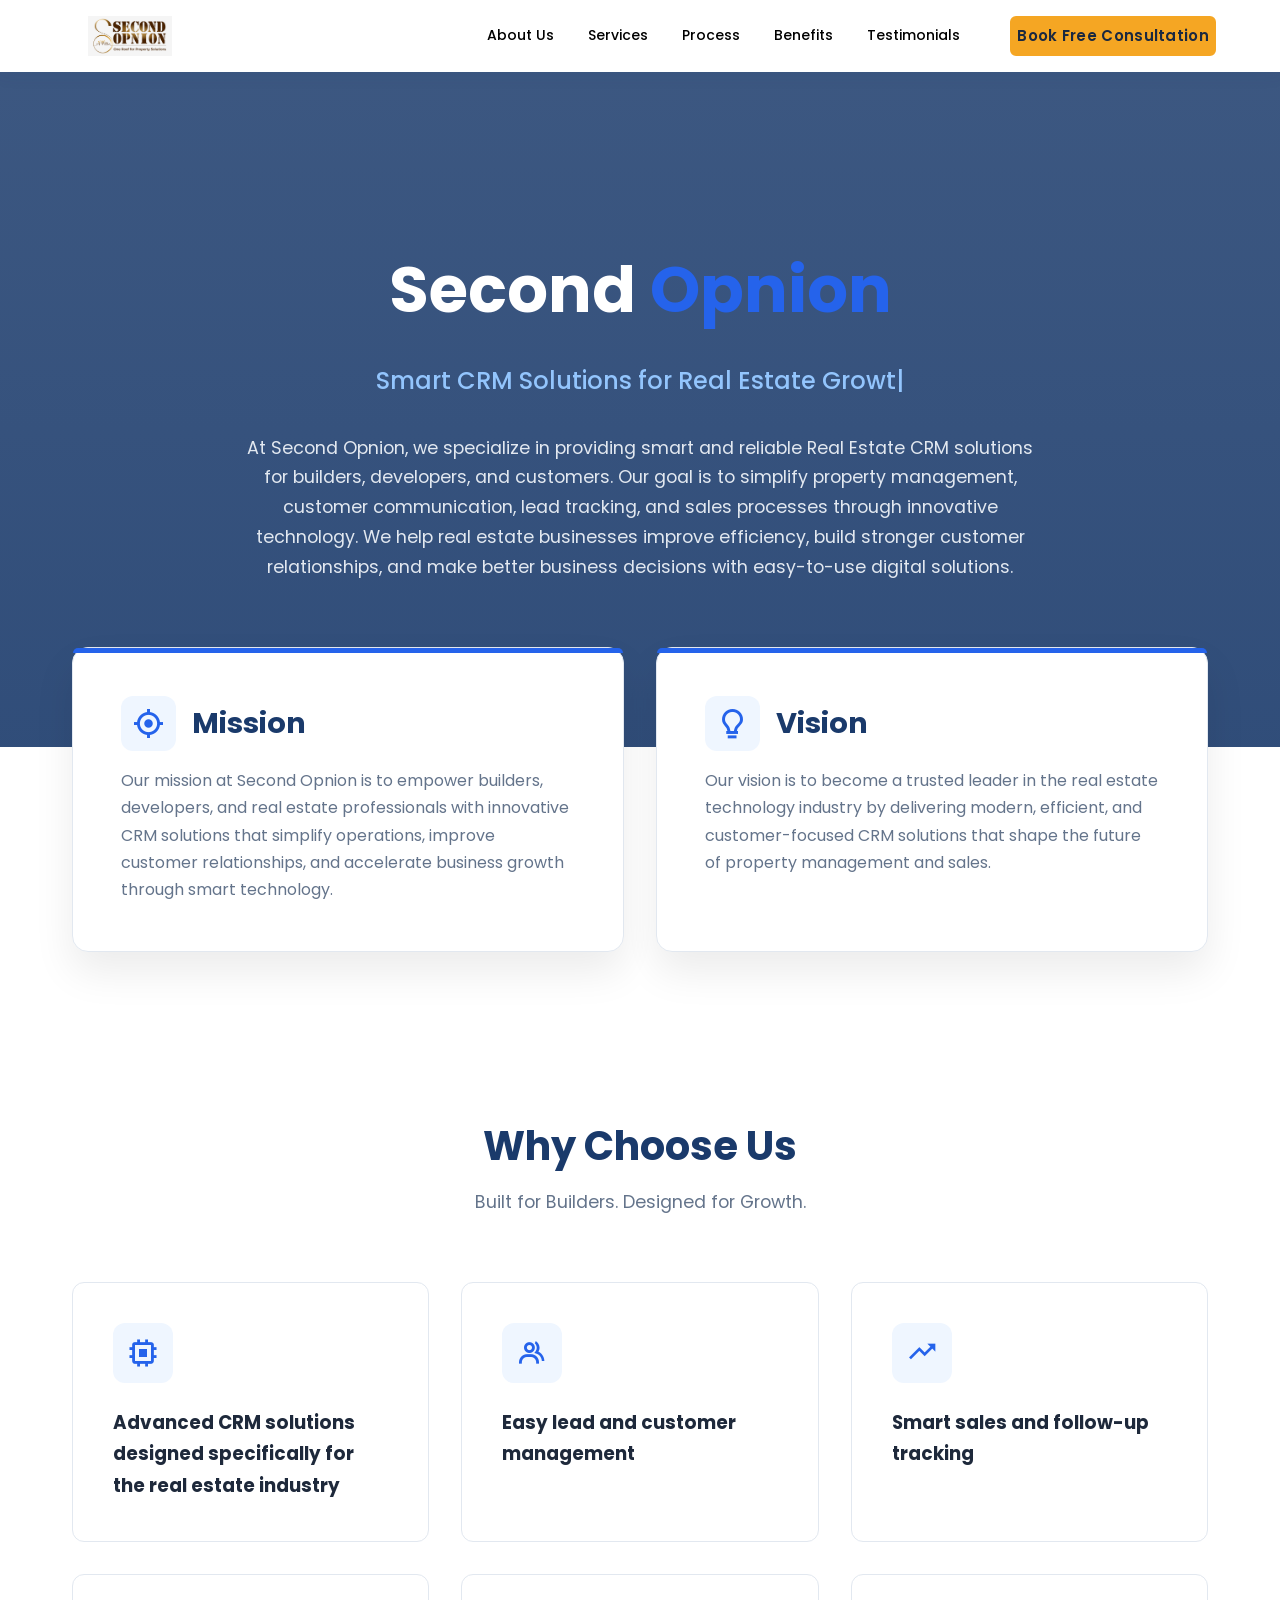
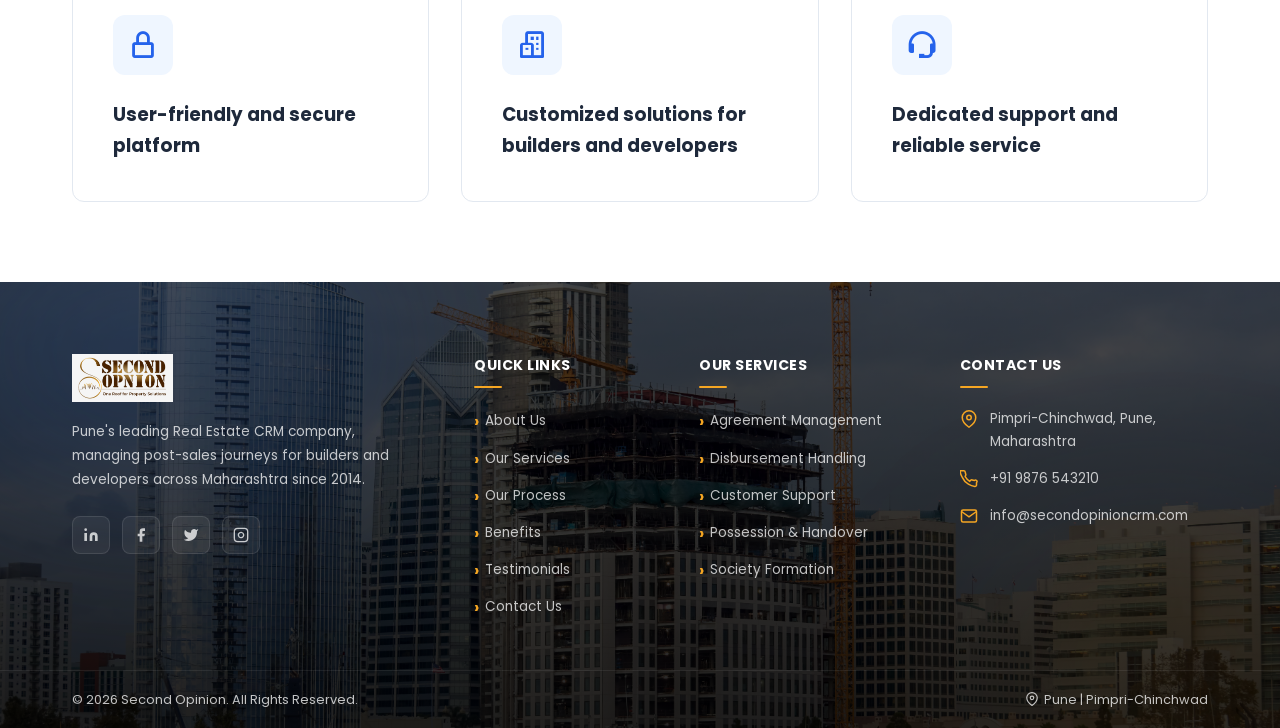
==== about.html @ c0bd6a67 "initial commit" ====
<!DOCTYPE html>
<html lang="en">
<head>
    <meta charset="UTF-8">
    <meta name="viewport" content="width=device-width, initial-scale=1.0">
    <title>About Us | Second Opnion - Corporate Light</title>
    <link href='https://unpkg.com/boxicons@2.1.4/css/boxicons.min.css' rel='stylesheet'>
    <link href="https://fonts.googleapis.com/css2?family=Poppins:wght@300;400;500;600;700;800&display=swap" rel="stylesheet">
    <link rel="stylesheet" href="style.css">
    <style>
        :root {
            --bg-white: #ffffff;
            --bg-gray: #f8fafc;
            --text-dark: #1e293b;
            --text-muted: #64748b;
            --primary-navy: #1a3a6b;
            --primary-blue: #2563eb;
            --border-color: #e2e8f0;
        }

        * {
            margin: 0;
            padding: 0;
            box-sizing: border-box;
            font-family: 'Poppins', sans-serif;
        }

        body {
            /* Main background color is white as requested */
            background-color: var(--bg-white);
            color: var(--text-dark);
            line-height: 1.7;
            overflow-x: hidden;
        }

        /* Typography */
        h1, h2, h3 {
            font-weight: 700;
            color: var(--primary-navy);
        }

        .highlight-text {
            color: var(--primary-blue);
        }

        /* Layout */
        .container {
            max-width: 1200px;
            margin: 0 auto;
            padding: 0 2rem;
        }

        section {
            padding: 5rem 0;
        }

        /* Hero Section with Background Image */
        .hero {
            position: relative;
            min-height: 75vh;
            display: flex;
            flex-direction: column;
            justify-content: center;
            align-items: center;
            text-align: center;
            /* Corporate building background with a dark overlay to make text readable */
            background: linear-gradient(rgba(26, 58, 107, 0.85), rgba(26, 58, 107, 0.9)), 
                        url('https://images.unsplash.com/photo-1486406146926-c627a92ad1ab?auto=format&fit=crop&w=2070&q=80') center/cover fixed;
            color: var(--bg-white);
            padding: 0 2rem;
        }

        .hero h1 {
            font-size: 4rem;
            color: var(--bg-white);
            margin-bottom: 1rem;
            animation: fadeInDown 1s ease;
        }

        .typewriter-container {
            font-size: 1.5rem;
            font-weight: 500;
            color: #93c5fd;
            margin-bottom: 2rem;
            min-height: 2.5rem;
        }

        .hero p {
            max-width: 800px;
            font-size: 1.1rem;
            color: #e2e8f0;
            animation: fadeInUp 1s ease 0.3s forwards;
            opacity: 0;
        }

        /* Mission & Vision - Overlapping Cards */
        .overlap-section {
            margin-top: -100px; /* Pulls cards up over the hero image */
            position: relative;
            z-index: 10;
            padding: 0 0 5rem 0;
        }

        .split-grid {
            display: grid;
            grid-template-columns: 1fr 1fr;
            gap: 2rem;
        }

        .info-card {
            background: var(--bg-white);
            padding: 3rem;
            border-radius: 16px;
            border: 1px solid var(--border-color);
            box-shadow: 0 20px 40px rgba(0, 0, 0, 0.08);
            position: relative;
            transition: transform 0.3s ease;
        }

        .info-card:hover {
            transform: translateY(-5px);
        }

        /* Top accent bar for cards */
        .info-card::before {
            content: '';
            position: absolute;
            top: 0;
            left: 0;
            width: 100%;
            height: 5px;
            background: var(--primary-blue);
            border-top-left-radius: 16px;
            border-top-right-radius: 16px;
        }

        .info-card h2 {
            font-size: 1.8rem;
            margin-bottom: 1rem;
            display: flex;
            align-items: center;
            gap: 1rem;
        }

        .info-card h2 i {
            font-size: 2.2rem;
            color: var(--primary-blue);
            background: #eff6ff;
            padding: 10px;
            border-radius: 12px;
        }

        .info-card p {
            color: var(--text-muted);
        }

        /* Why Choose Us Section */
        .features-section {
            background-color: var(--bg-white);
        }

        .features-header {
            text-align: center;
            margin-bottom: 4rem;
        }

        .features-header h2 {
            font-size: 2.5rem;
        }

        .features-header p {
            color: var(--text-muted);
            font-size: 1.1rem;
            margin-top: 0.5rem;
        }

        .features-grid {
            display: grid;
            grid-template-columns: repeat(auto-fit, minmax(320px, 1fr));
            gap: 2rem;
        }

        .feature-box {
            background: var(--bg-white);
            padding: 2.5rem;
            border-radius: 12px;
            border: 1px solid var(--border-color);
            transition: all 0.3s ease;
            position: relative;
        }

        .feature-box:hover {
            border-color: var(--primary-blue);
            box-shadow: 0 10px 30px rgba(37, 99, 235, 0.1);
        }

        .icon-wrapper {
            width: 60px;
            height: 60px;
            border-radius: 12px;
            background: #eff6ff;
            display: flex;
            align-items: center;
            justify-content: center;
            font-size: 2rem;
            color: var(--primary-blue);
            margin-bottom: 1.5rem;
        }

        .feature-box h3 {
            font-size: 1.15rem;
            color: var(--text-dark);
        }

        /* Animations */
        @keyframes fadeInDown {
            from { opacity: 0; transform: translateY(-30px); }
            to { opacity: 1; transform: translateY(0); }
        }

        @keyframes fadeInUp {
            from { opacity: 0; transform: translateY(30px); }
            to { opacity: 1; transform: translateY(0); }
        }

        .reveal {
            opacity: 0;
            transform: translateY(40px);
            transition: all 0.8s ease-out;
        }

        .reveal.active {
            opacity: 1;
            transform: translateY(0);
        }

        @media (max-width: 768px) {
            .split-grid {
                grid-template-columns: 1fr;
            }
            .hero h1 {
                font-size: 3rem;
            }
            .overlap-section {
                margin-top: -50px;
                padding: 0 1rem 3rem 1rem;
            }
        }
    </style>
</head>
<body>

<header class="navbar" id="navbar">
    <div class="nav-container">
    
    <a href="#" class="nav-logo">
        <div class="logo-icon">
        <a href="index.html"><img src="assest/images/logo.png" alt="logo" style="height: 40px; width: auto; object-fit: contain;"></a>
        </div>
      </a>

      <nav class="nav-links" id="navLinks">
        <a href="about.html">About Us</a>
        <a href="">Services</a>
        <a href="#process">Process</a>
        <a href="#benefits">Benefits</a>
        <a href="#testimonials">Testimonials</a>
      </nav>

      <a href="contact.html" class="btn btn-primary nav-cta">Book Free Consultation</a>

      <button class="hamburger" id="hamburger" aria-label="Toggle menu">
        <span></span><span></span><span></span>
      </button>
    </div>
  </header>

    <!-- Hero Section with Background Image -->
    <header class="hero">
        <h1>Second <span class="highlight-text">Opnion</span></h1>
        <div class="typewriter-container">
            <span id="typewriter"></span><span class="cursor">|</span>
        </div>
        <p>
            At Second Opnion, we specialize in providing smart and reliable Real Estate CRM solutions for builders, developers, and customers. Our goal is to simplify property management, customer communication, lead tracking, and sales processes through innovative technology. We help real estate businesses improve efficiency, build stronger customer relationships, and make better business decisions with easy-to-use digital solutions.
        </p>
    </header>

    <main class="container">
        <!-- Mission & Vision (Overlapping Layout) -->
        <section class="overlap-section">
            <div class="split-grid">
                <div class="info-card reveal">
                    <h2><i class='bx bx-target-lock'></i> Mission</h2>
                    <p>Our mission at Second Opnion is to empower builders, developers, and real estate professionals with innovative CRM solutions that simplify operations, improve customer relationships, and accelerate business growth through smart technology.</p>
                </div>
                <div class="info-card reveal">
                    <h2><i class='bx bx-bulb'></i> Vision</h2>
                    <p>Our vision is to become a trusted leader in the real estate technology industry by delivering modern, efficient, and customer-focused CRM solutions that shape the future of property management and sales.</p>
                </div>
            </div>
        </section>

        <!-- Why Choose Us -->
        <section class="features-section">
            <div class="features-header reveal">
                <h2>Why Choose Us</h2>
                <p>Built for Builders. Designed for Growth.</p>
            </div>
            <div class="features-grid">
                <div class="feature-box reveal">
                    <div class="icon-wrapper"><i class='bx bx-chip'></i></div>
                    <h3>Advanced CRM solutions designed specifically for the real estate industry</h3>
                </div>
                <div class="feature-box reveal">
                    <div class="icon-wrapper"><i class='bx bx-group'></i></div>
                    <h3>Easy lead and customer management</h3>
                </div>
                <div class="feature-box reveal">
                    <div class="icon-wrapper"><i class='bx bx-trending-up'></i></div>
                    <h3>Smart sales and follow-up tracking</h3>
                </div>
                <div class="feature-box reveal">
                    <div class="icon-wrapper"><i class='bx bx-lock-alt'></i></div>
                    <h3>User-friendly and secure platform</h3>
                </div>
                <div class="feature-box reveal">
                    <div class="icon-wrapper"><i class='bx bx-buildings'></i></div>
                    <h3>Customized solutions for builders and developers</h3>
                </div>
                <div class="feature-box reveal">
                    <div class="icon-wrapper"><i class='bx bx-support'></i></div>
                    <h3>Dedicated support and reliable service</h3>
                </div>
            </div>
        </section>
    </main>

    <footer class="footer" id="footer">
    <div class="footer-glow footer-glow-1"></div>
    <div class="footer-glow footer-glow-2"></div>
    <div class="footer-top">
      <div class="container footer-grid">
        <div class="footer-col footer-brand">
          <a href="#" class="footer-logo">
            <img src="assest/images/logo.png" alt="Second Opinion Logo">
          </a>
          <p class="footer-about">Pune's leading Real Estate CRM company, managing post-sales journeys for builders and developers across Maharashtra since 2014.</p>
          <div class="footer-social">
            <a href="#" aria-label="LinkedIn" class="social-link">
              <svg viewBox="0 0 24 24" fill="currentColor"><path d="M16 8a6 6 0 016 6v7h-4v-7a2 2 0 00-2-2 2 2 0 00-2 2v7h-4v-7a6 6 0 016-6zM2 9h4v12H2z"/><circle cx="4" cy="4" r="2"/></svg>
            </a>
            <a href="#" aria-label="Facebook" class="social-link">
              <svg viewBox="0 0 24 24" fill="currentColor"><path d="M18 2h-3a5 5 0 00-5 5v3H7v4h3v8h4v-8h3l1-4h-4V7a1 1 0 011-1h3z"/></svg>
            </a>
            <a href="#" aria-label="Twitter" class="social-link">
              <svg viewBox="0 0 24 24" fill="currentColor"><path d="M23 3a10.9 10.9 0 01-3.14 1.53 4.48 4.48 0 00-7.86 3v1A10.66 10.66 0 013 4s-4 9 5 13a11.64 11.64 0 01-7 2c9 5 20 0 20-11.5a4.5 4.5 0 00-.08-.83A7.72 7.72 0 0023 3z"/></svg>
            </a>
            <a href="#" aria-label="Instagram" class="social-link">
              <svg viewBox="0 0 24 24" fill="none" stroke="currentColor" stroke-width="2"><rect x="2" y="2" width="20" height="20" rx="5" ry="5"/><path d="M16 11.37A4 4 0 1112.63 8 4 4 0 0116 11.37z"/><line x1="17.5" y1="6.5" x2="17.51" y2="6.5"/></svg>
            </a>
          </div>
        </div>

        <div class="footer-col">
          <h4 class="footer-heading">Quick Links</h4>
          <ul class="footer-links">
            <li><a href="about.html">About Us</a></li>
            <li><a href="#services">Our Services</a></li>
            <li><a href="#process">Our Process</a></li>
            <li><a href="#benefits">Benefits</a></li>
            <li><a href="#testimonials">Testimonials</a></li>
            <li><a href="#contact">Contact Us</a></li>
          </ul>
        </div>

        <div class="footer-col">
          <h4 class="footer-heading">Our Services</h4>
          <ul class="footer-links">
            <li><a href="#services">Agreement Management</a></li>
            <li><a href="#services">Disbursement Handling</a></li>
            <li><a href="#services">Customer Support</a></li>
            <li><a href="#services">Possession &amp; Handover</a></li>
            <li><a href="#services">Society Formation</a></li>
          </ul>
        </div>

        <div class="footer-col">
          <h4 class="footer-heading">Contact Us</h4>
          <ul class="footer-contact-list">
            <li>
              <span class="contact-icon">
                <svg viewBox="0 0 24 24" fill="none" stroke="currentColor" stroke-width="2"><path d="M21 10c0 7-9 13-9 13s-9-6-9-13a9 9 0 0118 0z"/><circle cx="12" cy="10" r="3"/></svg>
              </span>
              <span>Pimpri-Chinchwad, Pune,<br>Maharashtra</span>
            </li>
            <li>
              <span class="contact-icon">
                <svg viewBox="0 0 24 24" fill="none" stroke="currentColor" stroke-width="2"><path d="M22 16.92v3a2 2 0 01-2.18 2 19.79 19.79 0 01-8.63-3.07A19.5 19.5 0 013.07 9.81a19.79 19.79 0 01-3.07-8.67A2 2 0 012 1h3a2 2 0 012 1.72c.127.96.361 1.903.7 2.81a2 2 0 01-.45 2.11L6.91 8.91a16 16 0 006.06 6.06l1.27-1.27a2 2 0 012.11-.45c.907.339 1.85.573 2.81.7A2 2 0 0122 16.92z"/></svg>
              </span>
              <a href="tel:+919876543210">+91 9876 543210</a>
            </li>
            <li>
              <span class="contact-icon">
                <svg viewBox="0 0 24 24" fill="none" stroke="currentColor" stroke-width="2"><path d="M4 4h16c1.1 0 2 .9 2 2v12c0 1.1-.9 2-2 2H4c-1.1 0-2-.9-2-2V6c0-1.1.9-2 2-2z"/><polyline points="22,6 12,13 2,6"/></svg>
              </span>
              <a href="mailto:info@secondopinioncrm.com">info@secondopinioncrm.com</a>
            </li>
          </ul>
        </div>
      </div>
    </div>

    <div class="footer-bottom">
      <div class="container footer-bottom-inner">
        <p class="footer-copy">&copy; 2026 Second Opinion. All Rights Reserved.</p>
        <p class="footer-location">
          <svg viewBox="0 0 24 24" fill="none" stroke="currentColor" stroke-width="2" width="14" height="14"><path d="M21 10c0 7-9 13-9 13s-9-6-9-13a9 9 0 0118 0z"/><circle cx="12" cy="10" r="3"/></svg>
          Pune | Pimpri-Chinchwad
        </p>
      </div>
    </div>
  </footer>

  <button class="scroll-top" id="scrollTop" aria-label="Scroll to top">
    <svg viewBox="0 0 24 24" fill="none" stroke="currentColor" stroke-width="2.5" width="20" height="20">
      <polyline points="18 15 12 9 6 15"/>
    </svg>
  </button>

  <script src="script.js"></script>

    <script>
        // --- 1. Typewriter Effect ---
        const taglines = [
            "Smart CRM Solutions for Real Estate Growth",
            "Transforming Real Estate Management Digitally",
            "Your Trusted Real Estate CRM Partner",
            "Simplifying Real Estate Operations",
            "Built for Builders. Designed for Growth."
        ];
        
        const typeWriterElement = document.getElementById('typewriter');
        let taglineIndex = 0;
        let charIndex = 0;
        let isDeleting = false;
        
        function type() {
            const currentTagline = taglines[taglineIndex];
            
            if (isDeleting) {
                typeWriterElement.textContent = currentTagline.substring(0, charIndex - 1);
                charIndex--;
            } else {
                typeWriterElement.textContent = currentTagline.substring(0, charIndex + 1);
                charIndex++;
            }
            
            let typingSpeed = isDeleting ? 30 : 80;
            
            if (!isDeleting && charIndex === currentTagline.length) {
                typingSpeed = 2500; // Pause at end
                isDeleting = true;
            } else if (isDeleting && charIndex === 0) {
                isDeleting = false;
                taglineIndex = (taglineIndex + 1) % taglines.length;
                typingSpeed = 400; // Pause before next
            }
            
            setTimeout(type, typingSpeed);
        }
        
        // Cursor blink
        setInterval(() => {
            const cursor = document.querySelector('.cursor');
            if(cursor) cursor.style.opacity = cursor.style.opacity === '0' ? '1' : '0';
        }, 500);

        setTimeout(type, 1000);

        // --- 2. Scroll Reveal Animations ---
        const revealElements = document.querySelectorAll('.reveal');

        const revealOptions = {
            threshold: 0.1,
            rootMargin: "0px 0px -50px 0px"
        };

        const revealOnScroll = new IntersectionObserver(function(entries, observer) {
            entries.forEach(entry => {
                if (entry.isIntersecting) {
                    entry.target.classList.add('active');
                    observer.unobserve(entry.target); 
                }
            });
        }, revealOptions);

        revealElements.forEach(el => {
            revealOnScroll.observe(el);
        });
    </script>
</body>
</html>
---- style.css ----
/* =============================================
   Second Opinion CRM – style.css
   Premium Real Estate Business Landing Page
   ============================================= */

/* ---- CSS Variables ---- */
:root {
  --navy:       #1a3a6b;
  --navy-dark:  #0f2448;
  --navy-deep:  #0a1a38;
  --gold:       #f5a623;
  --gold-dark:  #d4861a;
  --gold-light: #ffd080;
  --white:      #ffffff;
  --off-white:  #f7f9fc;
  --gray-light: #e8eef8;
  --gray-mid:   #b0bdd0;
  --gray-text:  #4a5568;
  --dark-text:  #1a2840;
  --shadow-sm:  0 2px 12px rgba(26,58,107,0.08);
  --shadow-md:  0 6px 28px rgba(26,58,107,0.14);
  --shadow-lg:  0 16px 48px rgba(26,58,107,0.20);
  --radius:     12px;
  --radius-sm:  8px;
  --transition: 0.32s cubic-bezier(0.4, 0, 0.2, 1);
  --font:       'Poppins', sans-serif;
}

/* ---- Reset & Base ---- */
*, *::before, *::after { box-sizing: border-box; margin: 0; padding: 0; }

html { scroll-behavior: smooth; font-size: 16px; }

body {
  font-family: var(--font);
  color: var(--dark-text);
  background: var(--white);
  line-height: 1.65;
  overflow-x: hidden;
}

a { text-decoration: none; color: inherit; }
ul { list-style: none; }
img { max-width: 100%; display: block; }
svg { display: block; }

/* ---- Container ---- */
.container {
  max-width: 1180px;
  margin: 0 auto;
  padding: 0 24px;
}

/* ============================================
   BUTTONS
   ============================================ */
.btn {
  display: inline-flex;
  align-items: center;
  justify-content: center;
  gap: 8px;
  padding: 12px 26px;
  border-radius: 6px;
  font-family: var(--font);
  font-weight: 600;
  font-size: 0.88rem;
  letter-spacing: 0.3px;
  cursor: pointer;
  border: 2px solid transparent;
  transition: var(--transition);
  white-space: nowrap;
}

.btn-lg { padding: 14px 32px; font-size: 0.95rem; }

.btn-primary {
  background: var(--gold);
  color: var(--dark-text);
  border-color: var(--gold);
}
.btn-primary:hover {
  background: var(--gold-dark);
  border-color: var(--gold-dark);
  transform: translateY(-2px);
  box-shadow: 0 6px 20px rgba(245,166,35,0.40);
}

.btn-outline {
  background: transparent;
  color: var(--white);
  border-color: var(--white);
}
.btn-outline:hover {
  background: var(--white);
  color: var(--navy);
  transform: translateY(-2px);
}

.btn-outline-light {
  background: transparent;
  color: var(--white);
  border-color: rgba(255,255,255,0.7);
}
.btn-outline-light:hover {
  background: rgba(255,255,255,0.15);
  border-color: var(--white);
  transform: translateY(-2px);
}

/* ============================================
   SECTION UTILITIES
   ============================================ */
.section-header {
  display: flex;
  align-items: center;
  gap: 18px;
  justify-content: center;
  margin-bottom: 48px;
}

.section-line {
  flex: 1;
  height: 2px;
  background: rgba(255,255,255,0.25);
  max-width: 180px;
}
.section-line.dark {
  background: var(--gray-mid);
}

.section-title {
  font-size: 2rem;
  font-weight: 700;
  letter-spacing: -0.3px;
  text-align: center;
  white-space: nowrap;
}
.section-title.light { color: var(--white); }
.section-title.dark { color: var(--navy); }
.section-title.left {
  text-align: left;
  color: var(--navy);
  white-space: normal;
}

/* Fade-in animation classes */
.fade-in {
  opacity: 0;
  transform: translateY(28px);
  transition: opacity 0.65s ease, transform 0.65s ease;
}
.fade-in.delay-1 { transition-delay: 0.15s; }
.fade-in.delay-2 { transition-delay: 0.30s; }
.fade-in.delay-3 { transition-delay: 0.45s; }
.fade-in.visible {
  opacity: 1;
  transform: translateY(0);
}

/* ============================================
   NAVBAR
   ============================================ */
.navbar {
  position: sticky;
  top: 0;
  left: 0;
  width: 100%;
  background: var(--white);
  z-index: 999;
  box-shadow: 0 2px 16px rgba(26,58,107,0.10);
  transition: box-shadow var(--transition);
}
.navbar.scrolled {
  box-shadow: 0 4px 24px rgba(26,58,107,0.16);
}

.nav-container {
  max-width: 1200px;
  margin: 0 auto;
  padding: 0 24px;
  display: flex;
  align-items: center;
  height: 72px;
  gap: 24px;
}

/* Logo */
.nav-logo {
  display: flex;
  align-items: center;
  gap: 10px;
  flex-shrink: 0;
  height: 100%;
}
.logo-icon { 
  flex-shrink: 0; 
  display: flex;
  align-items: center;
}
.logo-icon img {
    height: 40px; 
    width: auto;
    object-fit: contain;
}

/* Nav links */
.nav-links {
  display: flex;
  align-items: center;
  gap: 6px;
  margin-left: auto;
}
.nav-links a {
  padding: 6px 14px;
  font-size: 0.875rem;
  font-weight: 500;
  color: black;
  border-radius: 6px;
  transition: var(--transition);
}
.nav-links a:hover {
   color: darkorange; /* Changed to dark orange */
   /* Removed the grey background */
}

/* Made the button slightly smaller by reducing padding and font-size */
.nav-cta { 
  margin-left: 12px; 
  flex-shrink: 0; 
  padding: 5px 5px; 
  font-size: 15px; 
}

/* Hamburger */
.hamburger {
  display: none;
  flex-direction: column;
  justify-content: center;
  gap: 5px;
  width: 36px;
  height: 36px;
  cursor: pointer;
  background: none;
  border: none;
  padding: 4px;
  margin-left: auto;
}
.hamburger span {
  display: block;
  height: 2.5px;
  background: var(--navy);
  border-radius: 2px;
  transition: var(--transition);
}
.hamburger.open span:nth-child(1) { transform: translateY(7.5px) rotate(45deg); }
.hamburger.open span:nth-child(2) { opacity: 0; }
.hamburger.open span:nth-child(3) { transform: translateY(-7.5px) rotate(-45deg); }

/* ============================================
   HERO SECTION
   ============================================ */
.hero {
  position: relative;
  /* Updated to use your new background image */
  background: url('assest/images/hero\ section\ image.jpeg') center center / cover no-repeat;
  min-height: 730px;
  display: flex;
  flex-direction: column;
  overflow: hidden;
  padding: 80px 0 80px;
}

.hero-overlay {
  position: absolute;
  inset: 0;
  /* Added a dark semi-transparent color block underneath the SVG pattern 
     to ensure the white text is readable over the bright background image */
  background-color: rgba(15, 36, 72, 0.75); 
  background-image: url("data:image/svg+xml,%3Csvg width='60' height='60' viewBox='0 0 60 60' xmlns='http://www.w3.org/2000/svg'%3E%3Cg fill='none' fill-rule='evenodd'%3E%3Cg fill='%23ffffff' fill-opacity='0.025'%3E%3Cpath d='M36 34v-4h-2v4h-4v2h4v4h2v-4h4v-2h-4zm0-30V0h-2v4h-4v2h4v4h2V6h4V4h-4zM6 34v-4H4v4H0v2h4v4h2v-4h4v-2H6zM6 4V0H4v4H0v2h4v4h2V6h4V4H6z'/%3E%3C/g%3E%3C/g%3E%3C/svg%3E");
  pointer-events: none;
}

.hero-container {
  position: relative;
  z-index: 2;
  max-width: 1180px;
  margin: 0 auto;
  padding: 0 24px;
  display: grid;
  grid-template-columns: 1fr 1fr;
  gap: 48px;
  align-items: center;
}

.hero-heading {
  font-size: 2.4rem;
  font-weight: 800;
  line-height: 1.18;
  color: var(--white);
  margin-bottom: 16px;
  letter-spacing: -0.5px;
}
.hero-highlight {
  color: var(--gold);
  display: block;
  position: relative;
}

.hero-sub {
  font-size: 0.92rem;
  color: rgba(255,255,255,0.75);
  margin-bottom: 32px;
  font-style: italic;
  font-weight: 400;
}

.hero-buttons {
  display: flex;
  flex-wrap: wrap;
  gap: 14px;
}

/* Hero Image */
.hero-image { display: flex; justify-content: center; align-items: center; }
.hero-img-wrap {
  position: relative;
  width: 100%;
  max-width: 520px;
}

.hero-city-svg, .hero-city-img {
  width: 100%;
  border-radius: 14px;
  box-shadow: 0 20px 60px rgba(0,0,0,0.35);
  display: block;
  object-fit: cover;
}

.hero-badge {
  position: absolute;
  bottom: -16px;
  left: -16px;
  background: var(--gold);
  border-radius: 12px;
  padding: 12px 18px;
  display: flex;
  flex-direction: column;
  align-items: center;
  box-shadow: 0 8px 24px rgba(245,166,35,0.45);
}
.badge-num {
  font-size: 1.8rem;
  font-weight: 800;
  color: var(--dark-text);
  line-height: 1;
}
.badge-text {
  font-size: 0.65rem;
  font-weight: 600;
  color: var(--dark-text);
  text-align: center;
  line-height: 1.2;
}

/* Wave */
.hero-wave {
  position: absolute;
  bottom: 0;
  left: 0;
  width: 100%;
  height: 60px;
  z-index: 3;
}
.hero-wave svg { width: 100%; height: 100%; }

/* ============================================
   ABOUT SECTION
   ============================================ */
.about {
  padding: 45px 0 80px;
  background: var(--white);
}

.about-grid {
  display: grid;
  grid-template-columns: 1fr 1fr;
  gap: 64px;
  align-items: center;
}

.about-text .section-title { margin-bottom: 20px; }

.about-desc {
  font-size: 0.97rem;
  color: var(--gray-text);
  margin-bottom: 28px;
  line-height: 1.75;
}
.about-desc strong { color: var(--navy); }

.about-list { display: flex; flex-direction: column; gap: 12px; }
.about-list li {
  display: flex;
  align-items: center;
  gap: 12px;
  font-size: 0.92rem;
  color: var(--gray-text);
  font-weight: 500;
}
.about-icon {
  width: 22px;
  height: 22px;
  background: var(--gold);
  color: var(--dark-text);
  border-radius: 50%;
  display: flex;
  align-items: center;
  justify-content: center;
  font-size: 0.7rem;
  font-weight: 700;
  flex-shrink: 0;
}

.about-img-frame {
  position: relative;
  border-radius: var(--radius);
  overflow: hidden;
  box-shadow: var(--shadow-lg);
}
/* Reused class for the newly added image to keep the same styles */
.team-svg, .team-img { 
  width: 100%; 
  border-radius: var(--radius); 
  display: block; 
  object-fit: cover; 
}
.about-experience-badge {
  position: absolute;
  bottom: 20px;
  right: 20px;
  background: var(--navy);
  color: var(--white);
  padding: 12px 18px;
  border-radius: 10px;
  display: flex;
  flex-direction: column;
  align-items: center;
  box-shadow: var(--shadow-md);
}
.about-experience-badge span {
  font-size: 1.6rem;
  font-weight: 800;
  color: var(--gold);
  line-height: 1;
}
.about-experience-badge small {
  font-size: 0.65rem;
  font-weight: 500;
  color: rgba(255,255,255,0.8);
}

/* ============================================
   SERVICES SECTION
   ============================================ */
.services {
  position: relative;
  padding: 30px 0;
  background: radial-gradient(circle at top, #1e4e9a 0%, #1a3a6b 45%, #0f2448 100%);
  overflow: hidden;
}

.services-bg-pattern {
  position: absolute;
  inset: 0;
  background-image:
    radial-gradient(circle at 20% 20%, rgba(255,255,255,0.03) 0%, transparent 50%),
    radial-gradient(circle at 80% 80%, rgba(245,166,35,0.05) 0%, transparent 50%);
  pointer-events: none;
}

.services-grid {
  display: grid;
  grid-template-columns: repeat(5, 1fr);
  gap: 18px;
}

.service-card {
  background: var(--white);
  border-radius: var(--radius);
  padding: 28px 18px;
  display: flex;
  flex-direction: column;
  align-items: center;
  text-align: center;
  gap: 14px;
  box-shadow: var(--shadow-sm);
  cursor: default;
  transition: var(--transition);
  border: 2px solid transparent;
}
.service-card:hover {
  transform: translateY(-8px);
  box-shadow: var(--shadow-lg);
  border-color: var(--gold);
}

.service-icon {
  width: 64px;
  height: 64px;
  background: var(--gray-light);
  border-radius: 50%;
  display: flex;
  align-items: center;
  justify-content: center;
  padding: 14px;
  transition: var(--transition);
}
.service-card:hover .service-icon {
  background: #fff7e8;
}
.service-icon svg { width: 100%; height: 100%; }

.service-card h3 {
  font-size: 0.88rem;
  font-weight: 700;
  color: var(--navy);
  line-height: 1.3;
}
.service-card p {
  font-size: 0.78rem;
  color: var(--gray-text);
  line-height: 1.55;
}

/* ============================================
   WHY CHOOSE US
   ============================================ */
.why-us {
  padding: 30px 0;
  background: var(--off-white);
}

.why-grid {
  display: grid;
  grid-template-columns: repeat(5, 1fr);
  gap: 18px;
}

.why-card {
  background: var(--white);
  border-radius: var(--radius);
  padding: 28px 18px;
  display: flex;
  flex-direction: column;
  align-items: center;
  text-align: center;
  gap: 12px;
  box-shadow: var(--shadow-sm);
  border: 2px solid transparent;
  transition: var(--transition);
  cursor: default;
}

.why-card:hover {
  transform: translateY(-6px);
  box-shadow: var(--shadow-md);
  border-color: var(--navy);
}

.why-icon {
  width: 58px;
  height: 58px;
  display: flex;
  align-items: center;
  justify-content: center;
}

.why-icon svg { width: 100%; height: 100%; }

.why-card h4 {
  font-size: 0.88rem;
  font-weight: 700;
  color: var(--navy);
  line-height: 1.3;
}

.why-card p {
  font-size: 0.76rem;
  color: var(--gray-text);
  line-height: 1.5;
}

/* ============================================
   WHY CHOOSE US - CARD BACKGROUND COLORS
   ============================================ */

/* Matches the light orange/peach theme of cards 1 and 4 */
.why-grid .why-card:nth-child(1),
.why-grid .why-card:nth-child(4) {
  background-color: #fff3e0;
}

/* Matches the light blue theme of cards 2 and 5 */
.why-grid .why-card:nth-child(2),
.why-grid .why-card:nth-child(5) {
  background-color: #e8f0fa;
}

/* Matches the light green theme of card 3 */
.why-grid .why-card:nth-child(3) {
  background-color: #e8f6f0;
}

/* ============================================
   PROCESS SECTION
   ============================================ */

.process-track {
  display: flex;
  align-items: stretch;
  gap: 0;
  overflow-x: auto;
  padding-bottom: 8px;
  scrollbar-width: thin;
  scrollbar-color: rgba(255,255,255,0.2) transparent;
}

.process-step {
  flex: 1;
  min-width: 190px;
  display: flex;
}

/* Pulls the boxes left so the arrow point nests inside the next arrow's tail */
.process-step:not(:first-child) {
  margin-left: -18px; 
}

.step-arrow {
  position: relative;
  padding: 12px 28px 12px 28px;
  display: flex;
  flex-direction: row;
  align-items: center;
  gap: 6px; 
  flex: 1;
  clip-path: polygon(0 0, calc(100% - 24px) 0, 100% 50%, calc(100% - 24px) 100%, 0 100%, 24px 50%);
  transition: var(--transition);
  cursor: default;
}

/* Orange for Step 1 and Step 5 */
.process-step:nth-child(1) .step-arrow,
.process-step:nth-child(5) .step-arrow {
  background: #f58a00; 
}

/* Blue for Steps 2, 3, and 4 */
.process-step:nth-child(2) .step-arrow,
.process-step:nth-child(3) .step-arrow,
.process-step:nth-child(4) .step-arrow {
  background: #1a569d; 
}

.process-step:first-child .step-arrow {
  clip-path: polygon(0 0, calc(100% - 24px) 0, 100% 50%, calc(100% - 24px) 100%, 0 100%);
  padding-left: 20px; 
}

.last-arrow {
  clip-path: polygon(0 0, 100% 0, 100% 100%, 0 100%, 24px 50%) !important;
  padding-right: 20px; 
}

.step-arrow:hover { 
  transform: scaleY(1.04); 
}

/* Darker hover states for the different colors */
.process-step:nth-child(1) .step-arrow:hover,
.process-step:nth-child(5) .step-arrow:hover {
  background: #df7d00;
}

.process-step:nth-child(2) .step-arrow:hover,
.process-step:nth-child(3) .step-arrow:hover,
.process-step:nth-child(4) .step-arrow:hover {
  background: #14437a;
}

.step-num {
  font-size: 1.6rem; 
  font-weight: 800;
  /* Changed to white */
  color: #ffffff; 
  line-height: 1;
  flex-shrink: 0;
}

.step-label {
  font-size: 0.95rem; 
  font-weight: 700; 
  /* Changed to white */
  color: #ffffff; 
  line-height: 1.3;
}

/* ============================================
   BENEFITS + TESTIMONIAL
   ============================================ */
.benefits {
  padding: 40px 0;
  background: var(--white);
}

.benefits-grid {
  display: grid;
  grid-template-columns: 1fr 1fr;
  gap: 48px;
  align-items: center;
}

.benefits-list ul {
  display: flex;
  flex-direction: column;
  gap: 18px;
}
.benefits-list li {
  display: flex;
  align-items: center;
  gap: 14px;
  font-size: 0.97rem;
  font-weight: 500;
  color: var(--gray-text);
}
.check-icon {
  width: 26px;
  height: 26px;
  background: var(--gold);
  border-radius: 50%;
  display: inline-flex;
  align-items: center;
  justify-content: center;
  font-size: 0.72rem;
  font-weight: 700;
  color: var(--dark-text);
  flex-shrink: 0;
}

/* Testimonial */
.testimonial-box {
  background: var(--white);
  border: 2px solid var(--gray-light);
  border-radius: var(--radius);
  padding: 40px 36px;
  position: relative;
  box-shadow: var(--shadow-md);
}
.testimonial-text {
  font-size: 1rem;
  color: var(--gray-text);
  font-style: italic;
  line-height: 1.8;
  margin-bottom: 20px;
  position: relative;
  z-index: 1;
}
.testimonial-author {
  font-weight: 700;
  color: var(--navy);
  font-size: 0.92rem;
}
.quote-mark {
  position: absolute;
  font-size: 5rem;
  font-family: Georgia, serif;
  color: var(--gold);
  line-height: 1;
  opacity: 0.3;
}
.quote-mark.open { top: 10px; left: 16px; }
.quote-mark.close { bottom: -10px; right: 16px; }

/* ============================================
   CTA BANNER
   ============================================ */
.cta-banner {
  position: relative;
  padding: 40px 0;
  /* Changed to white background */
  background: #ffffff; 
  overflow: hidden;
  text-align: center;
  /* Changed default text color to black */
  color: #000000; 
}

.cta-overlay {
  position: absolute;
  inset: 0;
  /* Changed SVG pattern fill to black (%23000000) so it shows up on the white background */
  background: url("data:image/svg+xml,%3Csvg width='80' height='80' viewBox='0 0 80 80' xmlns='http://www.w3.org/2000/svg'%3E%3Cg fill='none' fill-rule='evenodd'%3E%3Cg fill='%23000000' fill-opacity='0.03'%3E%3Cpath d='M50 50c0-5.523 4.477-10 10-10s10 4.477 10 10-4.477 10-10 10c0 5.523-4.477 10-10 10s-10-4.477-10-10 4.477-10 10-10zM10 10c0-5.523 4.477-10 10-10s10 4.477 10 10-4.477 10-10 10c0 5.523-4.477 10-10 10S0 25.523 0 20s4.477-10 10-10z'/%3E%3C/g%3E%3C/g%3E%3C/svg%3E");
  pointer-events: none;
}

.cta-deco {
  position: absolute;
  border-radius: 50%;
  filter: blur(80px);
  /* Lowered opacity slightly so the glows aren't too overwhelming on white */
  opacity: 0.1; 
  pointer-events: none;
}
.cta-deco-1 {
  width: 400px; height: 400px;
  background: var(--gold);
  top: -150px; left: -100px;
}
.cta-deco-2 {
  width: 300px; height: 300px;
  background: #f57c00;
  bottom: -100px; right: -80px;
}

.cta-content { position: relative; z-index: 2; }

.section-line-h {
  width: 60px;
  height: 3px;
  background: var(--gold);
  margin: 0 auto 20px;
  border-radius: 2px;
}

.cta-heading {
  font-size: 2rem;
  font-weight: 800;
  /* Changed heading color to black */
  color: #000000; 
  margin-bottom: 6px;
  line-height: 1.25;
}
.cta-sub {
  font-size: 1rem;
  /* Changed subtext to dark gray for contrast */
  color: rgba(0, 0, 0, 0.7); 
  font-style: italic;
  margin-bottom: 36px;
}
.cta-buttons {
  display: flex;
  justify-content: center;
  flex-wrap: wrap;
  gap: 16px;
}

/* Added this specifically to make the "btn-outline-light" class visible on a white background */
.cta-banner .btn-outline-light {
  color: #000000;
  border: 2px solid #000000;
  background: transparent;
}
.cta-banner .btn-outline-light:hover {
  background: #000000;
  color: #ffffff;
}

/* ============================================
   FOOTER
   ============================================ */
.footer {
  position: relative;
  
  /* Removed blue gradient. Added a dark semi-transparent overlay to ensure white text is readable over the image */
  background: linear-gradient(rgba(0, 0, 0, 0.7), rgba(0, 0, 0, 0.85)), 
              url('assest/images/modern-buildings-boats-san-diego-usa.jpg') center center / cover no-repeat;
  
  overflow: hidden;
  color: rgba(255,255,255,0.75);
}

.footer-glow {
  position: absolute;
  border-radius: 50%;
  filter: blur(100px);
  pointer-events: none;
}
.footer-glow-1 {
  width: 500px; height: 300px;
  background: rgba(26,58,107,0.4);
  top: -80px; left: -100px;
}
.footer-glow-2 {
  width: 400px; height: 250px;
  background: rgba(245,166,35,0.07);
  bottom: -60px; right: -80px;
}

.footer-top { padding: 72px 0 48px; position: relative; z-index: 1; }

.footer-grid {
  display: grid;
  grid-template-columns: 2fr 1fr 1.2fr 1.4fr;
  gap: 48px;
}

/* Footer Brand */
.footer-logo {
  display: block;
  margin-bottom: 18px;
}
.footer-logo img {
  height: 48px;
  width: auto;
  max-width: 100%;
  object-fit: contain;
}
.footer-logo-name {
  display: block;
  font-size: 1.1rem;
  font-weight: 700;
  color: var(--white);
}
.footer-logo-tag {
  display: block;
  font-size: 0.62rem;
  color: rgba(255,255,255,0.75);
}
.footer-about {
  font-size: 0.85rem;
  color: rgba(255,255,255,0.75);
  line-height: 1.75;
  margin-bottom: 24px;
}

.footer-social {
  display: flex;
  gap: 12px;
}
.social-link {
  width: 38px;
  height: 38px;
  border-radius: 8px;
  background: rgba(255,255,255,0.06);
  border: 1px solid rgba(255,255,255,0.10);
  display: flex;
  align-items: center;
  justify-content: center;
  color: rgba(255,255,255,0.75);
  transition: var(--transition);
}
.social-link svg { width: 16px; height: 16px; }
.social-link:hover {
  background: var(--gold);
  border-color: var(--gold);
  color: var(--dark-text);
  transform: translateY(-3px);
}

/* Footer columns */
.footer-heading {
  font-size: 0.88rem;
  font-weight: 700;
  color: var(--white);
  margin-bottom: 20px;
  letter-spacing: 0.5px;
  text-transform: uppercase;
  position: relative;
  padding-bottom: 10px;
}
.footer-heading::after {
  content: '';
  position: absolute;
  bottom: 0;
  left: 0;
  width: 28px;
  height: 2px;
  background: var(--gold);
  border-radius: 2px;
}

.footer-links {
  display: flex;
  flex-direction: column;
  gap: 10px;
}
.footer-links li a {
  font-size: 0.845rem;
  color: rgba(255,255,255,0.75);
  transition: var(--transition);
  display: inline-flex;
  align-items: center;
  gap: 6px;
}
.footer-links li a::before {
  content: '›';
  color: var(--gold);
  font-weight: 700;
  font-size: 1rem;
}
.footer-links li a:hover { color: var(--gold); padding-left: 4px; }

/* Footer Contact */
.footer-contact-list {
  display: flex;
  flex-direction: column;
  gap: 14px;
}
.footer-contact-list li {
  display: flex;
  align-items: flex-start;
  gap: 12px;
  font-size: 0.845rem;
  color: rgba(255,255,255,0.75);
}
.footer-contact-list li a {
  color: rgba(255,255,255,0.75);
  transition: var(--transition);
}
.footer-contact-list li a:hover { color: var(--gold); }
.contact-icon {
  width: 18px;
  height: 18px;
  flex-shrink: 0;
  margin-top: 2px;
  color: var(--gold);
}
.contact-icon svg { width: 100%; height: 100%; }

/* Footer Bottom */
.footer-bottom {
  border-top: 1px solid rgba(255,255,255,0.07);
  padding: 18px 0;
  position: relative;
  z-index: 1;
}
.footer-bottom-inner {
  display: flex;
  align-items: center;
  justify-content: space-between;
  flex-wrap: wrap;
  gap: 10px;
}
.footer-copy {
  font-size: 0.8rem;
  color: rgba(255,255,255,0.75);
}
.footer-location {
  display: flex;
  align-items: center;
  gap: 5px;
  font-size: 0.8rem;
  color: rgba(255,255,255,0.75);
}
/* ============================================
   SCROLL TO TOP
   ============================================ */
.scroll-top {
  position: fixed;
  bottom: 28px;
  right: 28px;
  width: 44px;
  height: 44px;
  background: var(--gold);
  color: var(--dark-text);
  border: none;
  border-radius: 50%;
  cursor: pointer;
  display: flex;
  align-items: center;
  justify-content: center;
  box-shadow: 0 4px 16px rgba(245,166,35,0.45);
  transition: var(--transition);
  opacity: 0;
  pointer-events: none;
  z-index: 800;
}
.scroll-top.visible {
  opacity: 1;
  pointer-events: all;
}
.scroll-top:hover { background: var(--gold-dark); transform: translateY(-3px); }

/* ============================================
   RESPONSIVE – TABLET (≤ 1024px)
   ============================================ */
@media (max-width: 1024px) {
  .services-grid,
  .why-grid {
    grid-template-columns: repeat(3, 1fr);
  }

  .footer-grid {
    grid-template-columns: 1fr 1fr;
    gap: 40px;
  }
  .footer-brand { grid-column: 1 / -1; }

  .hero-heading { font-size: 2rem; }

  .process-track { gap: 0; }
  .step-label { font-size: 0.72rem; }
}

/* ============================================
   RESPONSIVE – MOBILE (≤ 768px)
   ============================================ */
@media (max-width: 768px) {

  /* Navbar */
  .nav-links {
    position: absolute;
    top: 72px;
    left: 0;
    width: 100%;
    background: var(--white);
    flex-direction: column;
    align-items: flex-start;
    padding: 16px 24px;
    gap: 4px;
    box-shadow: 0 8px 24px rgba(26,58,107,0.12);
    display: none;
  }
  .nav-links.open { display: flex; }
  .nav-links a { width: 100%; padding: 10px 14px; }
  .nav-cta { display: none; }
  .hamburger { display: flex; }

  /* Hero */
  .hero { padding: 60px 0 80px; min-height: auto; }
  .hero-container {
    grid-template-columns: 1fr;
    gap: 36px;
    text-align: center;
  }
  .hero-heading { font-size: 1.7rem; }
  .hero-buttons { justify-content: center; }
  .hero-image { order: -1; }
  .hero-img-wrap { max-width: 340px; margin: 0 auto; }
  .hero-badge { left: 8px; bottom: -12px; }

  /* About */
  .about { padding: 64px 0; }
  .about-grid { grid-template-columns: 1fr; gap: 36px; }
  .about-text .section-title { text-align: center; }
  .about-list li { justify-content: center; }

  /* Services */
  .services { padding: 64px 0; }
  .services-grid { grid-template-columns: repeat(2, 1fr); }

  /* Why */
  .why-us { padding: 64px 0; }
  .why-grid { grid-template-columns: repeat(2, 1fr); }

  /* Process */
  .process { padding: 64px 0; }
  .process-track {
    flex-direction: column;
    gap: 8px;
    overflow-x: visible;
  }
  .process-step { flex: none; }
  .step-arrow {
    clip-path: none !important;
    border-radius: 8px;
    padding: 14px 20px;
    gap: 12px;
  }
  .step-label { font-size: 0.85rem; }

  /* Benefits */
  .benefits { padding: 64px 0; }
  .benefits-grid { grid-template-columns: 1fr; gap: 36px; }

  /* CTA */
  .cta-banner { padding: 60px 0; }
  .cta-heading { font-size: 1.5rem; }

  /* Footer */
  .footer-top { padding: 56px 0 36px; }
  .footer-grid { grid-template-columns: 1fr; gap: 32px; }
  .footer-brand { grid-column: auto; }
  .footer-bottom-inner { flex-direction: column; align-items: center; text-align: center; }

  /* Section titles */
  .section-title { font-size: 1.6rem; white-space: normal; }
  .section-header { gap: 10px; }
  .section-line { max-width: 60px; }
}

/* ============================================
   RESPONSIVE – SMALL MOBILE (≤ 480px)
   ============================================ */
@media (max-width: 480px) {
  .hero-heading { font-size: 1.45rem; }
  .services-grid { grid-template-columns: 1fr; }
  .why-grid { grid-template-columns: 1fr; }
  .cta-heading { font-size: 1.3rem; }
  .hero-buttons { flex-direction: column; }
  .hero-buttons .btn { width: 100%; }
  .cta-buttons { flex-direction: column; align-items: center; }
  .cta-buttons .btn { width: 100%; max-width: 300px; }
}
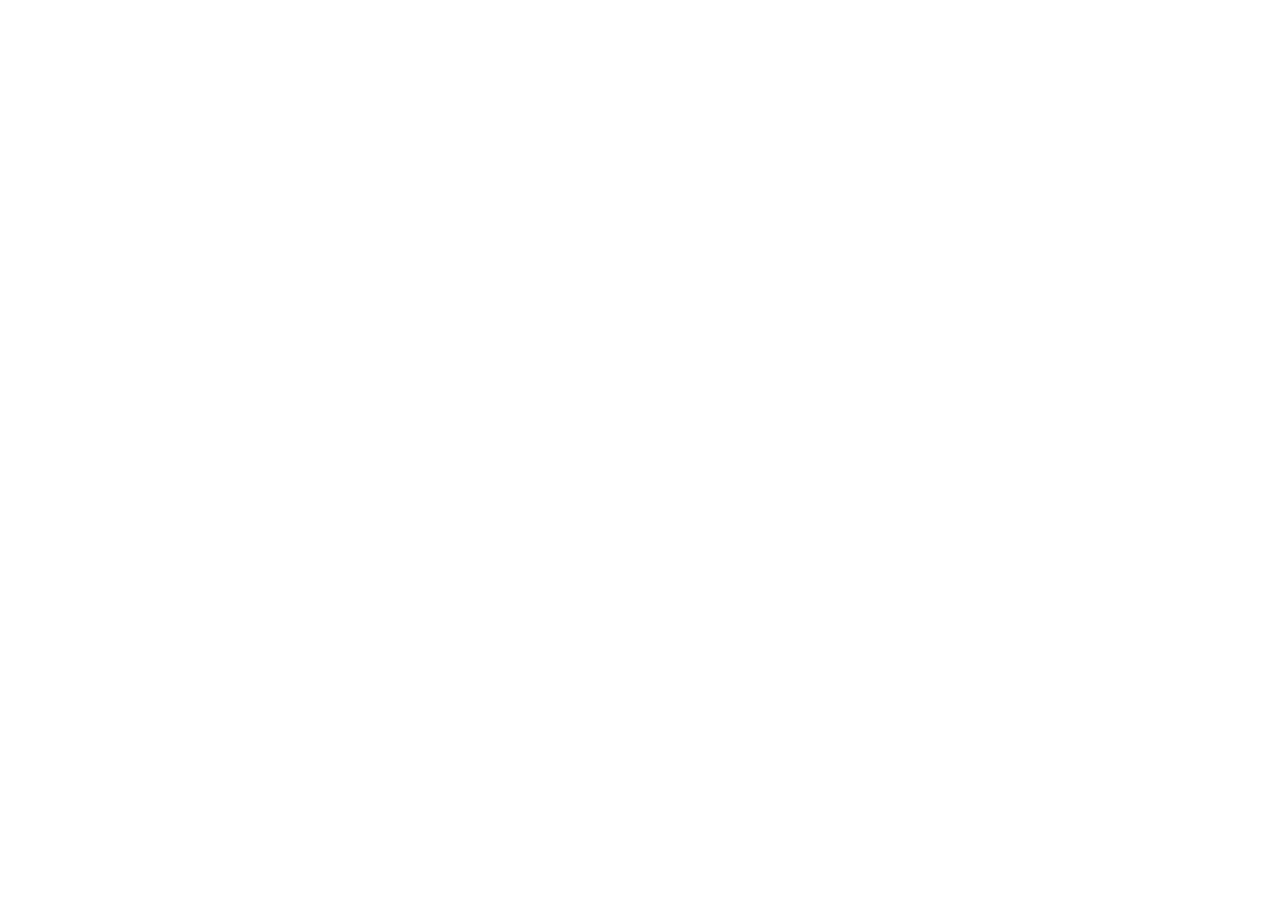
==== commit 881e8d6c: "initial commit" ====
--- a/about.html
+++ b/about.html
@@ -6,7 +6,7 @@
     <title>About Us | Second Opnion - Corporate Light</title>
     <link href='https://unpkg.com/boxicons@2.1.4/css/boxicons.min.css' rel='stylesheet'>
     <link href="https://fonts.googleapis.com/css2?family=Poppins:wght@300;400;500;600;700;800&display=swap" rel="stylesheet">
-    <link rel="stylesheet" href="style.css">
+    <!-- <link rel="stylesheet" href="style.css"> -->
     <style>
         :root {
             --bg-white: #ffffff;
@@ -249,7 +249,7 @@
     </style>
 </head>
 <body>
-
+<!-- 
 <header class="navbar" id="navbar">
     <div class="nav-container">
     
@@ -273,10 +273,10 @@
         <span></span><span></span><span></span>
       </button>
     </div>
-  </header>
+  </header> -->
 
     <!-- Hero Section with Background Image -->
-    <header class="hero">
+    <!-- <header class="hero">
         <h1>Second <span class="highlight-text">Opnion</span></h1>
         <div class="typewriter-container">
             <span id="typewriter"></span><span class="cursor">|</span>
@@ -284,11 +284,11 @@
         <p>
             At Second Opnion, we specialize in providing smart and reliable Real Estate CRM solutions for builders, developers, and customers. Our goal is to simplify property management, customer communication, lead tracking, and sales processes through innovative technology. We help real estate businesses improve efficiency, build stronger customer relationships, and make better business decisions with easy-to-use digital solutions.
         </p>
-    </header>
-
-    <main class="container">
+    </header> -->
+
+    <!-- <main class="container"> -->
         <!-- Mission & Vision (Overlapping Layout) -->
-        <section class="overlap-section">
+        <!-- <section class="overlap-section">
             <div class="split-grid">
                 <div class="info-card reveal">
                     <h2><i class='bx bx-target-lock'></i> Mission</h2>
@@ -299,10 +299,10 @@
                     <p>Our vision is to become a trusted leader in the real estate technology industry by delivering modern, efficient, and customer-focused CRM solutions that shape the future of property management and sales.</p>
                 </div>
             </div>
-        </section>
+        </section> -->
 
         <!-- Why Choose Us -->
-        <section class="features-section">
+        <!-- <section class="features-section">
             <div class="features-header reveal">
                 <h2>Why Choose Us</h2>
                 <p>Built for Builders. Designed for Growth.</p>
@@ -428,9 +428,9 @@
     </svg>
   </button>
 
-  <script src="script.js"></script>
-
-    <script>
+  <script src="script.js"></script> -->
+
+    <!-- <script>
         // --- 1. Typewriter Effect ---
         const taglines = [
             "Smart CRM Solutions for Real Estate Growth",
@@ -498,6 +498,6 @@
         revealElements.forEach(el => {
             revealOnScroll.observe(el);
         });
-    </script>
+    </script> -->
 </body>
 </html>
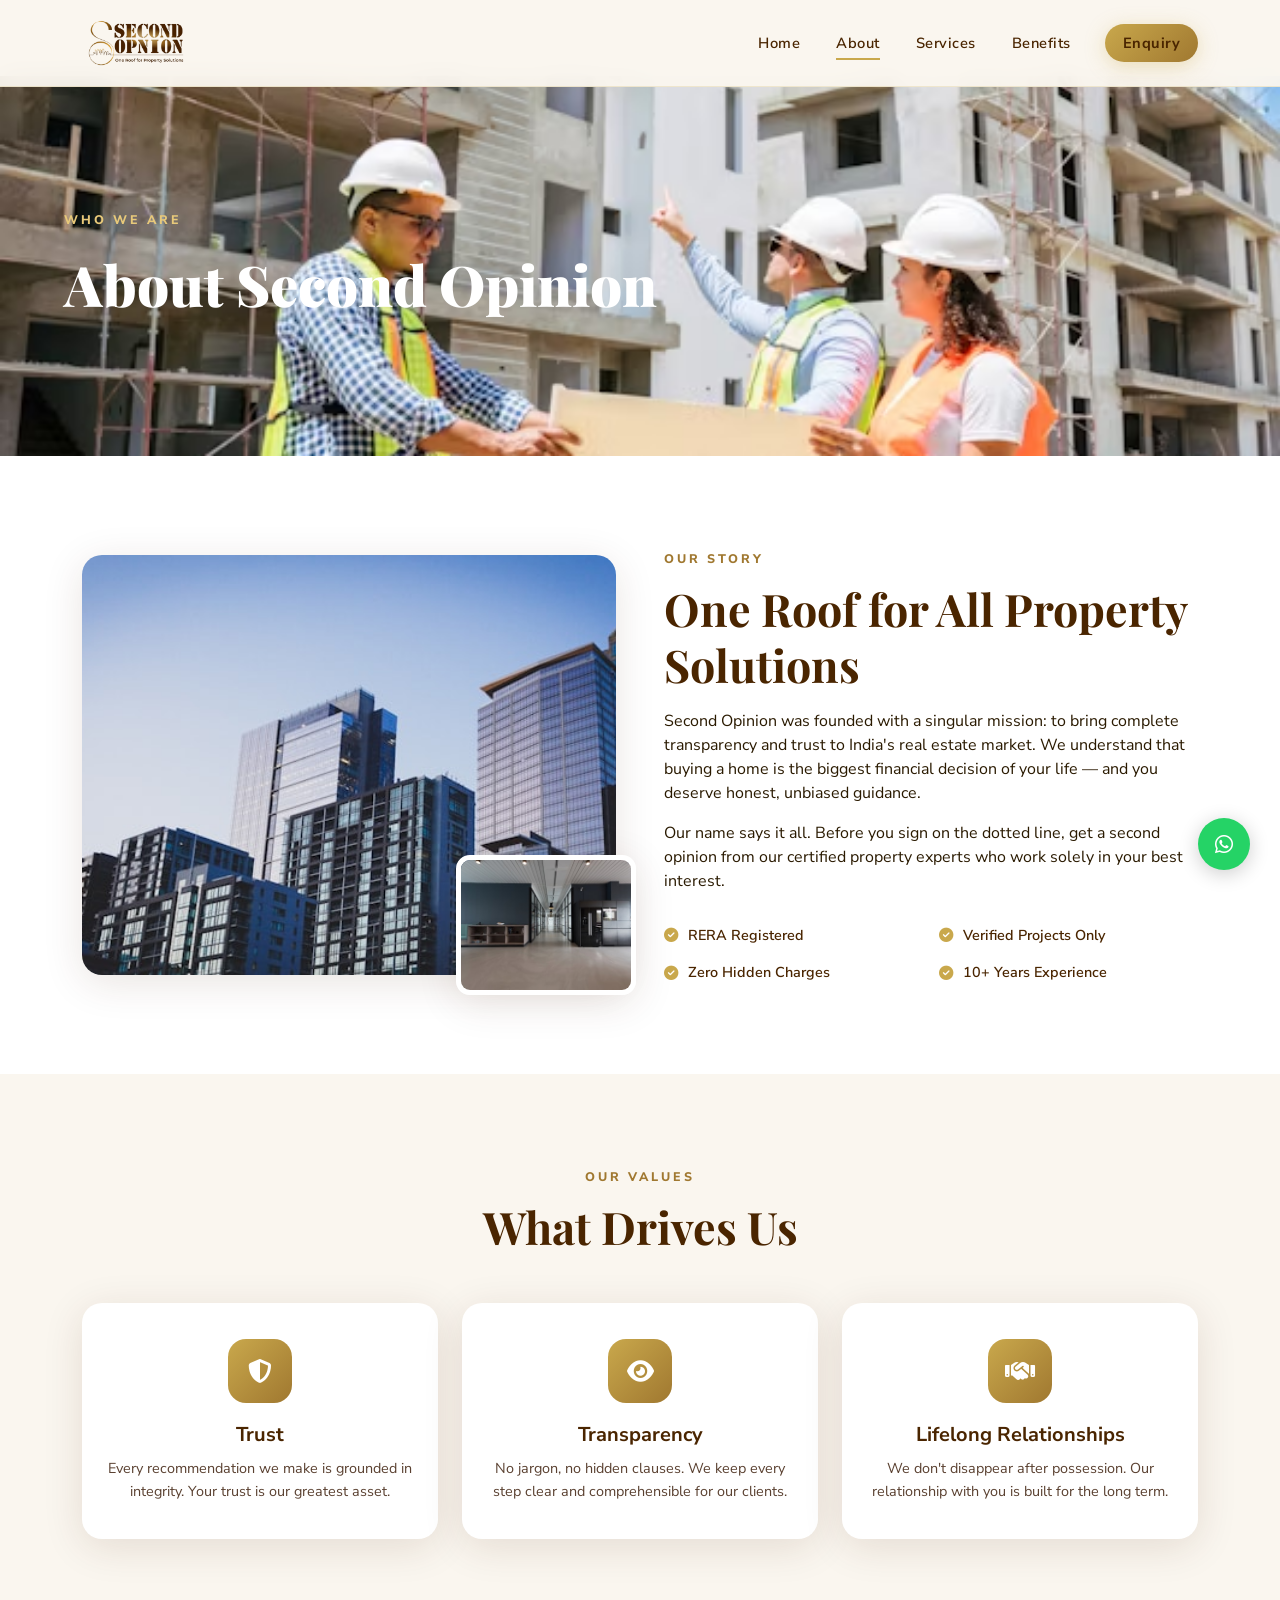
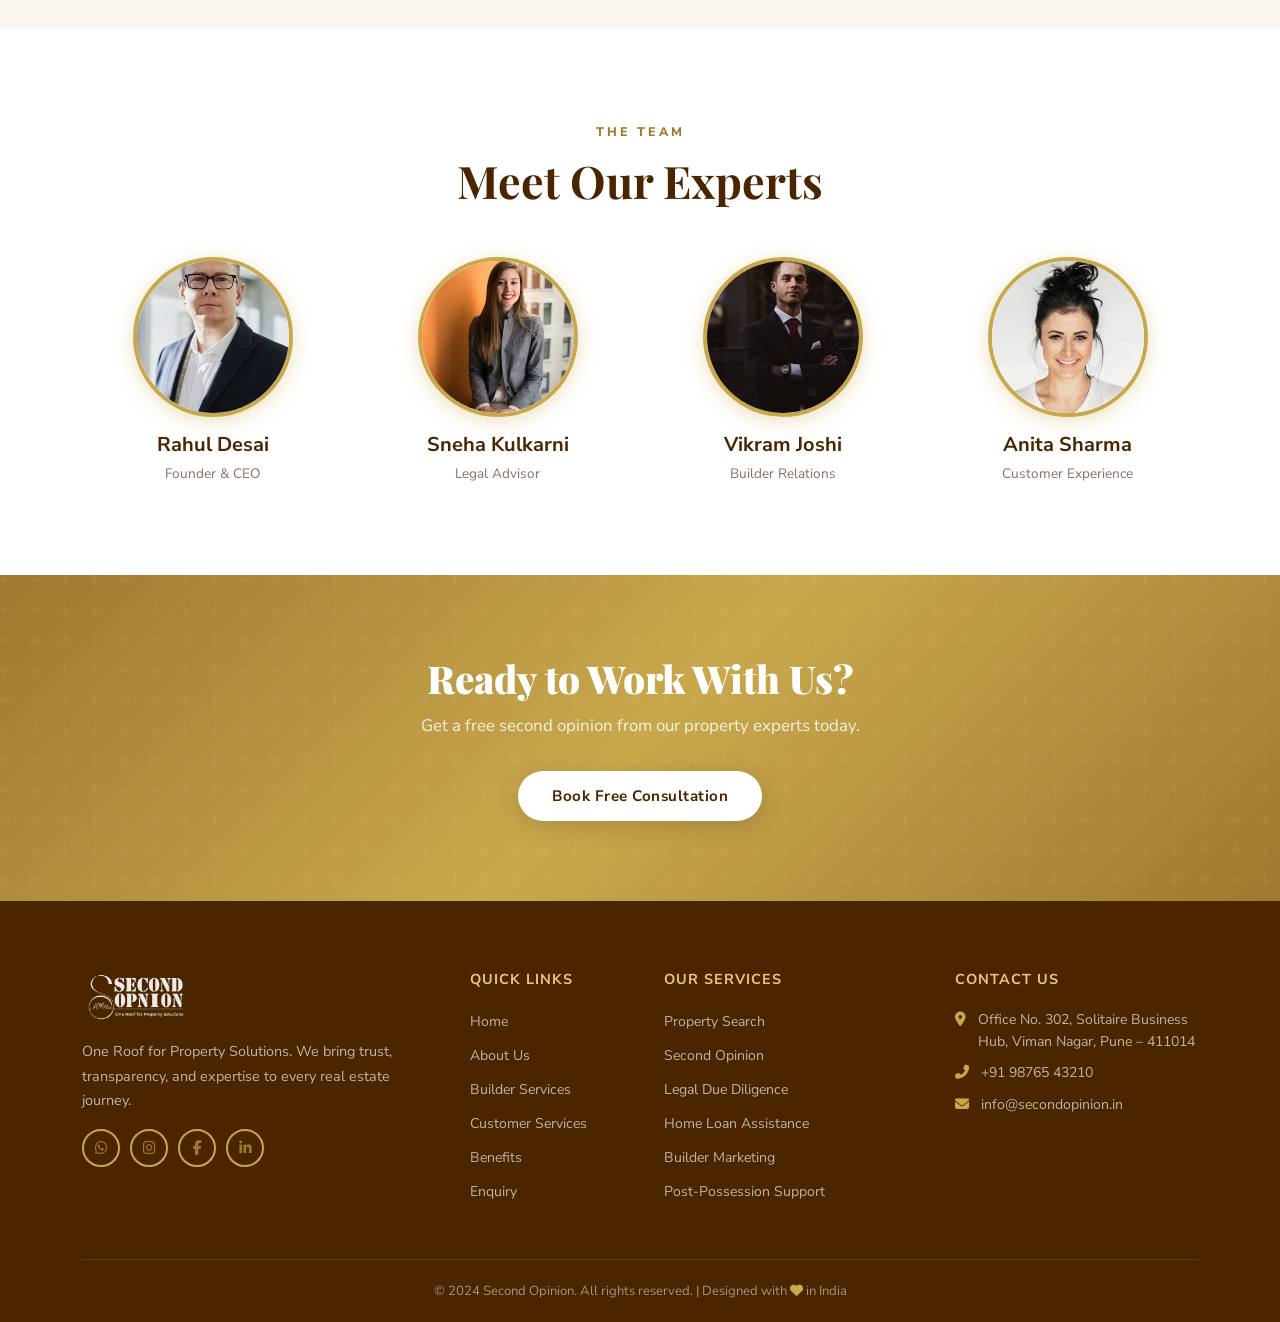
==== commit f343fe08: "initial commit" ====
--- a/about.html
+++ b/about.html
@@ -1,503 +1,144 @@
 <!DOCTYPE html>
 <html lang="en">
 <head>
-    <meta charset="UTF-8">
-    <meta name="viewport" content="width=device-width, initial-scale=1.0">
-    <title>About Us | Second Opnion - Corporate Light</title>
-    <link href='https://unpkg.com/boxicons@2.1.4/css/boxicons.min.css' rel='stylesheet'>
-    <link href="https://fonts.googleapis.com/css2?family=Poppins:wght@300;400;500;600;700;800&display=swap" rel="stylesheet">
-    <!-- <link rel="stylesheet" href="style.css"> -->
-    <style>
-        :root {
-            --bg-white: #ffffff;
-            --bg-gray: #f8fafc;
-            --text-dark: #1e293b;
-            --text-muted: #64748b;
-            --primary-navy: #1a3a6b;
-            --primary-blue: #2563eb;
-            --border-color: #e2e8f0;
-        }
-
-        * {
-            margin: 0;
-            padding: 0;
-            box-sizing: border-box;
-            font-family: 'Poppins', sans-serif;
-        }
-
-        body {
-            /* Main background color is white as requested */
-            background-color: var(--bg-white);
-            color: var(--text-dark);
-            line-height: 1.7;
-            overflow-x: hidden;
-        }
-
-        /* Typography */
-        h1, h2, h3 {
-            font-weight: 700;
-            color: var(--primary-navy);
-        }
-
-        .highlight-text {
-            color: var(--primary-blue);
-        }
-
-        /* Layout */
-        .container {
-            max-width: 1200px;
-            margin: 0 auto;
-            padding: 0 2rem;
-        }
-
-        section {
-            padding: 5rem 0;
-        }
-
-        /* Hero Section with Background Image */
-        .hero {
-            position: relative;
-            min-height: 75vh;
-            display: flex;
-            flex-direction: column;
-            justify-content: center;
-            align-items: center;
-            text-align: center;
-            /* Corporate building background with a dark overlay to make text readable */
-            background: linear-gradient(rgba(26, 58, 107, 0.85), rgba(26, 58, 107, 0.9)), 
-                        url('https://images.unsplash.com/photo-1486406146926-c627a92ad1ab?auto=format&fit=crop&w=2070&q=80') center/cover fixed;
-            color: var(--bg-white);
-            padding: 0 2rem;
-        }
-
-        .hero h1 {
-            font-size: 4rem;
-            color: var(--bg-white);
-            margin-bottom: 1rem;
-            animation: fadeInDown 1s ease;
-        }
-
-        .typewriter-container {
-            font-size: 1.5rem;
-            font-weight: 500;
-            color: #93c5fd;
-            margin-bottom: 2rem;
-            min-height: 2.5rem;
-        }
-
-        .hero p {
-            max-width: 800px;
-            font-size: 1.1rem;
-            color: #e2e8f0;
-            animation: fadeInUp 1s ease 0.3s forwards;
-            opacity: 0;
-        }
-
-        /* Mission & Vision - Overlapping Cards */
-        .overlap-section {
-            margin-top: -100px; /* Pulls cards up over the hero image */
-            position: relative;
-            z-index: 10;
-            padding: 0 0 5rem 0;
-        }
-
-        .split-grid {
-            display: grid;
-            grid-template-columns: 1fr 1fr;
-            gap: 2rem;
-        }
-
-        .info-card {
-            background: var(--bg-white);
-            padding: 3rem;
-            border-radius: 16px;
-            border: 1px solid var(--border-color);
-            box-shadow: 0 20px 40px rgba(0, 0, 0, 0.08);
-            position: relative;
-            transition: transform 0.3s ease;
-        }
-
-        .info-card:hover {
-            transform: translateY(-5px);
-        }
-
-        /* Top accent bar for cards */
-        .info-card::before {
-            content: '';
-            position: absolute;
-            top: 0;
-            left: 0;
-            width: 100%;
-            height: 5px;
-            background: var(--primary-blue);
-            border-top-left-radius: 16px;
-            border-top-right-radius: 16px;
-        }
-
-        .info-card h2 {
-            font-size: 1.8rem;
-            margin-bottom: 1rem;
-            display: flex;
-            align-items: center;
-            gap: 1rem;
-        }
-
-        .info-card h2 i {
-            font-size: 2.2rem;
-            color: var(--primary-blue);
-            background: #eff6ff;
-            padding: 10px;
-            border-radius: 12px;
-        }
-
-        .info-card p {
-            color: var(--text-muted);
-        }
-
-        /* Why Choose Us Section */
-        .features-section {
-            background-color: var(--bg-white);
-        }
-
-        .features-header {
-            text-align: center;
-            margin-bottom: 4rem;
-        }
-
-        .features-header h2 {
-            font-size: 2.5rem;
-        }
-
-        .features-header p {
-            color: var(--text-muted);
-            font-size: 1.1rem;
-            margin-top: 0.5rem;
-        }
-
-        .features-grid {
-            display: grid;
-            grid-template-columns: repeat(auto-fit, minmax(320px, 1fr));
-            gap: 2rem;
-        }
-
-        .feature-box {
-            background: var(--bg-white);
-            padding: 2.5rem;
-            border-radius: 12px;
-            border: 1px solid var(--border-color);
-            transition: all 0.3s ease;
-            position: relative;
-        }
-
-        .feature-box:hover {
-            border-color: var(--primary-blue);
-            box-shadow: 0 10px 30px rgba(37, 99, 235, 0.1);
-        }
-
-        .icon-wrapper {
-            width: 60px;
-            height: 60px;
-            border-radius: 12px;
-            background: #eff6ff;
-            display: flex;
-            align-items: center;
-            justify-content: center;
-            font-size: 2rem;
-            color: var(--primary-blue);
-            margin-bottom: 1.5rem;
-        }
-
-        .feature-box h3 {
-            font-size: 1.15rem;
-            color: var(--text-dark);
-        }
-
-        /* Animations */
-        @keyframes fadeInDown {
-            from { opacity: 0; transform: translateY(-30px); }
-            to { opacity: 1; transform: translateY(0); }
-        }
-
-        @keyframes fadeInUp {
-            from { opacity: 0; transform: translateY(30px); }
-            to { opacity: 1; transform: translateY(0); }
-        }
-
-        .reveal {
-            opacity: 0;
-            transform: translateY(40px);
-            transition: all 0.8s ease-out;
-        }
-
-        .reveal.active {
-            opacity: 1;
-            transform: translateY(0);
-        }
-
-        @media (max-width: 768px) {
-            .split-grid {
-                grid-template-columns: 1fr;
-            }
-            .hero h1 {
-                font-size: 3rem;
-            }
-            .overlap-section {
-                margin-top: -50px;
-                padding: 0 1rem 3rem 1rem;
-            }
-        }
-    </style>
+  <meta charset="UTF-8" />
+  <meta name="viewport" content="width=device-width, initial-scale=1.0" />
+  <title>About Us – Second Opinion | One Roof for Property Solutions</title>
+  <link rel="icon" type="image/png" href="assest/images/favicon.png">
+  <meta name="description" content="Learn about Second Opinion – founded to bring complete transparency and trust to India's real estate market. Meet our team of RERA-registered experts." />
+  <link rel="stylesheet" href="https://cdn.jsdelivr.net/npm/bootstrap@5.3.3/dist/css/bootstrap.min.css" />
+  <link rel="stylesheet" href="https://cdnjs.cloudflare.com/ajax/libs/font-awesome/6.5.0/css/all.min.css" />
+  <link rel="preconnect" href="https://fonts.googleapis.com" />
+  <link href="https://fonts.googleapis.com/css2?family=Playfair+Display:ital,wght@0,400;0,600;0,700;0,900;1,400&family=Nunito+Sans:wght@300;400;600;700&display=swap" rel="stylesheet" />
+  <link rel="stylesheet" href="style.css" />
 </head>
 <body>
-<!-- 
-<header class="navbar" id="navbar">
-    <div class="nav-container">
-    
-    <a href="#" class="nav-logo">
-        <div class="logo-icon">
-        <a href="index.html"><img src="assest/images/logo.png" alt="logo" style="height: 40px; width: auto; object-fit: contain;"></a>
-        </div>
-      </a>
 
-      <nav class="nav-links" id="navLinks">
-        <a href="about.html">About Us</a>
-        <a href="">Services</a>
-        <a href="#process">Process</a>
-        <a href="#benefits">Benefits</a>
-        <a href="#testimonials">Testimonials</a>
-      </nav>
+  <!-- NAVBAR -->
+  <div id="navbar-placeholder"></div>
 
-      <a href="contact.html" class="btn btn-primary nav-cta">Book Free Consultation</a>
+  <!-- PAGE HERO -->
+  <div class="page-hero">
+    <div class="page-hero-overlay"></div>
+    <img src="assest/images/about_hero.png" alt="About Second Opinion" class="page-hero-img" />
+    <div class="page-hero-content">
+      <span class="section-tag">Who We Are</span>
+      <h1>About Second Opinion</h1>
+    </div>
+  </div>
 
-      <button class="hamburger" id="hamburger" aria-label="Toggle menu">
-        <span></span><span></span><span></span>
-      </button>
-    </div>
-  </header> -->
-
-    <!-- Hero Section with Background Image -->
-    <!-- <header class="hero">
-        <h1>Second <span class="highlight-text">Opnion</span></h1>
-        <div class="typewriter-container">
-            <span id="typewriter"></span><span class="cursor">|</span>
-        </div>
-        <p>
-            At Second Opnion, we specialize in providing smart and reliable Real Estate CRM solutions for builders, developers, and customers. Our goal is to simplify property management, customer communication, lead tracking, and sales processes through innovative technology. We help real estate businesses improve efficiency, build stronger customer relationships, and make better business decisions with easy-to-use digital solutions.
-        </p>
-    </header> -->
-
-    <!-- <main class="container"> -->
-        <!-- Mission & Vision (Overlapping Layout) -->
-        <!-- <section class="overlap-section">
-            <div class="split-grid">
-                <div class="info-card reveal">
-                    <h2><i class='bx bx-target-lock'></i> Mission</h2>
-                    <p>Our mission at Second Opnion is to empower builders, developers, and real estate professionals with innovative CRM solutions that simplify operations, improve customer relationships, and accelerate business growth through smart technology.</p>
-                </div>
-                <div class="info-card reveal">
-                    <h2><i class='bx bx-bulb'></i> Vision</h2>
-                    <p>Our vision is to become a trusted leader in the real estate technology industry by delivering modern, efficient, and customer-focused CRM solutions that shape the future of property management and sales.</p>
-                </div>
-            </div>
-        </section> -->
-
-        <!-- Why Choose Us -->
-        <!-- <section class="features-section">
-            <div class="features-header reveal">
-                <h2>Why Choose Us</h2>
-                <p>Built for Builders. Designed for Growth.</p>
-            </div>
-            <div class="features-grid">
-                <div class="feature-box reveal">
-                    <div class="icon-wrapper"><i class='bx bx-chip'></i></div>
-                    <h3>Advanced CRM solutions designed specifically for the real estate industry</h3>
-                </div>
-                <div class="feature-box reveal">
-                    <div class="icon-wrapper"><i class='bx bx-group'></i></div>
-                    <h3>Easy lead and customer management</h3>
-                </div>
-                <div class="feature-box reveal">
-                    <div class="icon-wrapper"><i class='bx bx-trending-up'></i></div>
-                    <h3>Smart sales and follow-up tracking</h3>
-                </div>
-                <div class="feature-box reveal">
-                    <div class="icon-wrapper"><i class='bx bx-lock-alt'></i></div>
-                    <h3>User-friendly and secure platform</h3>
-                </div>
-                <div class="feature-box reveal">
-                    <div class="icon-wrapper"><i class='bx bx-buildings'></i></div>
-                    <h3>Customized solutions for builders and developers</h3>
-                </div>
-                <div class="feature-box reveal">
-                    <div class="icon-wrapper"><i class='bx bx-support'></i></div>
-                    <h3>Dedicated support and reliable service</h3>
-                </div>
-            </div>
-        </section>
-    </main>
-
-    <footer class="footer" id="footer">
-    <div class="footer-glow footer-glow-1"></div>
-    <div class="footer-glow footer-glow-2"></div>
-    <div class="footer-top">
-      <div class="container footer-grid">
-        <div class="footer-col footer-brand">
-          <a href="#" class="footer-logo">
-            <img src="assest/images/logo.png" alt="Second Opinion Logo">
-          </a>
-          <p class="footer-about">Pune's leading Real Estate CRM company, managing post-sales journeys for builders and developers across Maharashtra since 2014.</p>
-          <div class="footer-social">
-            <a href="#" aria-label="LinkedIn" class="social-link">
-              <svg viewBox="0 0 24 24" fill="currentColor"><path d="M16 8a6 6 0 016 6v7h-4v-7a2 2 0 00-2-2 2 2 0 00-2 2v7h-4v-7a6 6 0 016-6zM2 9h4v12H2z"/><circle cx="4" cy="4" r="2"/></svg>
-            </a>
-            <a href="#" aria-label="Facebook" class="social-link">
-              <svg viewBox="0 0 24 24" fill="currentColor"><path d="M18 2h-3a5 5 0 00-5 5v3H7v4h3v8h4v-8h3l1-4h-4V7a1 1 0 011-1h3z"/></svg>
-            </a>
-            <a href="#" aria-label="Twitter" class="social-link">
-              <svg viewBox="0 0 24 24" fill="currentColor"><path d="M23 3a10.9 10.9 0 01-3.14 1.53 4.48 4.48 0 00-7.86 3v1A10.66 10.66 0 013 4s-4 9 5 13a11.64 11.64 0 01-7 2c9 5 20 0 20-11.5a4.5 4.5 0 00-.08-.83A7.72 7.72 0 0023 3z"/></svg>
-            </a>
-            <a href="#" aria-label="Instagram" class="social-link">
-              <svg viewBox="0 0 24 24" fill="none" stroke="currentColor" stroke-width="2"><rect x="2" y="2" width="20" height="20" rx="5" ry="5"/><path d="M16 11.37A4 4 0 1112.63 8 4 4 0 0116 11.37z"/><line x1="17.5" y1="6.5" x2="17.51" y2="6.5"/></svg>
-            </a>
+  <!-- OUR STORY -->
+  <section class="section-pad">
+    <div class="container">
+      <div class="row g-5 align-items-center">
+        <div class="col-lg-6">
+          <div class="about-img-grid">
+            <img src="assest/images/about1.png" class="about-img-main" alt="Our Office" />
+            <img src="assest/images/about2.png" class="about-img-sm" alt="Our Team" />
           </div>
         </div>
-
-        <div class="footer-col">
-          <h4 class="footer-heading">Quick Links</h4>
-          <ul class="footer-links">
-            <li><a href="about.html">About Us</a></li>
-            <li><a href="#services">Our Services</a></li>
-            <li><a href="#process">Our Process</a></li>
-            <li><a href="#benefits">Benefits</a></li>
-            <li><a href="#testimonials">Testimonials</a></li>
-            <li><a href="#contact">Contact Us</a></li>
-          </ul>
-        </div>
-
-        <div class="footer-col">
-          <h4 class="footer-heading">Our Services</h4>
-          <ul class="footer-links">
-            <li><a href="#services">Agreement Management</a></li>
-            <li><a href="#services">Disbursement Handling</a></li>
-            <li><a href="#services">Customer Support</a></li>
-            <li><a href="#services">Possession &amp; Handover</a></li>
-            <li><a href="#services">Society Formation</a></li>
-          </ul>
-        </div>
-
-        <div class="footer-col">
-          <h4 class="footer-heading">Contact Us</h4>
-          <ul class="footer-contact-list">
-            <li>
-              <span class="contact-icon">
-                <svg viewBox="0 0 24 24" fill="none" stroke="currentColor" stroke-width="2"><path d="M21 10c0 7-9 13-9 13s-9-6-9-13a9 9 0 0118 0z"/><circle cx="12" cy="10" r="3"/></svg>
-              </span>
-              <span>Pimpri-Chinchwad, Pune,<br>Maharashtra</span>
-            </li>
-            <li>
-              <span class="contact-icon">
-                <svg viewBox="0 0 24 24" fill="none" stroke="currentColor" stroke-width="2"><path d="M22 16.92v3a2 2 0 01-2.18 2 19.79 19.79 0 01-8.63-3.07A19.5 19.5 0 013.07 9.81a19.79 19.79 0 01-3.07-8.67A2 2 0 012 1h3a2 2 0 012 1.72c.127.96.361 1.903.7 2.81a2 2 0 01-.45 2.11L6.91 8.91a16 16 0 006.06 6.06l1.27-1.27a2 2 0 012.11-.45c.907.339 1.85.573 2.81.7A2 2 0 0122 16.92z"/></svg>
-              </span>
-              <a href="tel:+919876543210">+91 9876 543210</a>
-            </li>
-            <li>
-              <span class="contact-icon">
-                <svg viewBox="0 0 24 24" fill="none" stroke="currentColor" stroke-width="2"><path d="M4 4h16c1.1 0 2 .9 2 2v12c0 1.1-.9 2-2 2H4c-1.1 0-2-.9-2-2V6c0-1.1.9-2 2-2z"/><polyline points="22,6 12,13 2,6"/></svg>
-              </span>
-              <a href="mailto:info@secondopinioncrm.com">info@secondopinioncrm.com</a>
-            </li>
-          </ul>
+        <div class="col-lg-6">
+          <span class="section-tag">Our Story</span>
+          <h2 class="section-title">One Roof for All Property Solutions</h2>
+          <p class="mt-3">Second Opinion was founded with a singular mission: to bring complete transparency and trust to India's real estate market. We understand that buying a home is the biggest financial decision of your life — and you deserve honest, unbiased guidance.</p>
+          <p>Our name says it all. Before you sign on the dotted line, get a second opinion from our certified property experts who work solely in your best interest.</p>
+          <div class="row g-3 mt-3">
+            <div class="col-6"><div class="about-feat"><i class="fas fa-check-circle"></i> RERA Registered</div></div>
+            <div class="col-6"><div class="about-feat"><i class="fas fa-check-circle"></i> Verified Projects Only</div></div>
+            <div class="col-6"><div class="about-feat"><i class="fas fa-check-circle"></i> Zero Hidden Charges</div></div>
+            <div class="col-6"><div class="about-feat"><i class="fas fa-check-circle"></i> 10+ Years Experience</div></div>
+          </div>
         </div>
       </div>
     </div>
+  </section>
 
-    <div class="footer-bottom">
-      <div class="container footer-bottom-inner">
-        <p class="footer-copy">&copy; 2026 Second Opinion. All Rights Reserved.</p>
-        <p class="footer-location">
-          <svg viewBox="0 0 24 24" fill="none" stroke="currentColor" stroke-width="2" width="14" height="14"><path d="M21 10c0 7-9 13-9 13s-9-6-9-13a9 9 0 0118 0z"/><circle cx="12" cy="10" r="3"/></svg>
-          Pune | Pimpri-Chinchwad
-        </p>
+  <!-- OUR VALUES -->
+  <section class="section-pad bg-cream">
+    <div class="container">
+      <div class="section-head text-center mb-5">
+        <span class="section-tag">Our Values</span>
+        <h2 class="section-title">What Drives Us</h2>
+      </div>
+      <div class="row g-4">
+        <div class="col-md-4">
+          <div class="value-card">
+            <div class="val-icon"><i class="fas fa-shield-alt"></i></div>
+            <h5>Trust</h5>
+            <p>Every recommendation we make is grounded in integrity. Your trust is our greatest asset.</p>
+          </div>
+        </div>
+        <div class="col-md-4">
+          <div class="value-card">
+            <div class="val-icon"><i class="fas fa-eye"></i></div>
+            <h5>Transparency</h5>
+            <p>No jargon, no hidden clauses. We keep every step clear and comprehensible for our clients.</p>
+          </div>
+        </div>
+        <div class="col-md-4">
+          <div class="value-card">
+            <div class="val-icon"><i class="fas fa-handshake"></i></div>
+            <h5>Lifelong Relationships</h5>
+            <p>We don't disappear after possession. Our relationship with you is built for the long term.</p>
+          </div>
+        </div>
       </div>
     </div>
-  </footer>
+  </section>
 
-  <button class="scroll-top" id="scrollTop" aria-label="Scroll to top">
-    <svg viewBox="0 0 24 24" fill="none" stroke="currentColor" stroke-width="2.5" width="20" height="20">
-      <polyline points="18 15 12 9 6 15"/>
-    </svg>
-  </button>
+  <!-- TEAM -->
+  <section class="section-pad">
+    <div class="container">
+      <div class="section-head text-center mb-5">
+        <span class="section-tag">The Team</span>
+        <h2 class="section-title">Meet Our Experts</h2>
+      </div>
+      <div class="row g-4 justify-content-center">
+        <div class="col-sm-6 col-lg-3">
+          <div class="team-card">
+            <div class="team-img-wrap"><img src="assest/images/Team1.png" alt="Rahul Desai" /></div>
+            <h5>Rahul Desai</h5>
+            <span>Founder &amp; CEO</span>
+          </div>
+        </div>
+        <div class="col-sm-6 col-lg-3">
+          <div class="team-card">
+            <div class="team-img-wrap"><img src="assest/images/Team2.png" alt="Sneha Kulkarni" /></div>
+            <h5>Sneha Kulkarni</h5>
+            <span>Legal Advisor</span>
+          </div>
+        </div>
+        <div class="col-sm-6 col-lg-3">
+          <div class="team-card">
+            <div class="team-img-wrap"><img src="assest/images/Team3.png" alt="Vikram Joshi" /></div>
+            <h5>Vikram Joshi</h5>
+            <span>Builder Relations</span>
+          </div>
+        </div>
+        <div class="col-sm-6 col-lg-3">
+          <div class="team-card">
+            <div class="team-img-wrap"><img src="assest/images/Team4.png" alt="Anita Sharma" /></div>
+            <h5>Anita Sharma</h5>
+            <span>Customer Experience</span>
+          </div>
+        </div>
+      </div>
+    </div>
+  </section>
 
-  <script src="script.js"></script> -->
+  <!-- CTA -->
+  <section class="cta-banner">
+    <div class="container text-center">
+      <h2>Ready to Work With Us?</h2>
+      <p>Get a free second opinion from our property experts today.</p>
+      <a href="enquiry.html" class="btn-gold">Book Free Consultation</a>
+    </div>
+  </section>
 
-    <!-- <script>
-        // --- 1. Typewriter Effect ---
-        const taglines = [
-            "Smart CRM Solutions for Real Estate Growth",
-            "Transforming Real Estate Management Digitally",
-            "Your Trusted Real Estate CRM Partner",
-            "Simplifying Real Estate Operations",
-            "Built for Builders. Designed for Growth."
-        ];
-        
-        const typeWriterElement = document.getElementById('typewriter');
-        let taglineIndex = 0;
-        let charIndex = 0;
-        let isDeleting = false;
-        
-        function type() {
-            const currentTagline = taglines[taglineIndex];
-            
-            if (isDeleting) {
-                typeWriterElement.textContent = currentTagline.substring(0, charIndex - 1);
-                charIndex--;
-            } else {
-                typeWriterElement.textContent = currentTagline.substring(0, charIndex + 1);
-                charIndex++;
-            }
-            
-            let typingSpeed = isDeleting ? 30 : 80;
-            
-            if (!isDeleting && charIndex === currentTagline.length) {
-                typingSpeed = 2500; // Pause at end
-                isDeleting = true;
-            } else if (isDeleting && charIndex === 0) {
-                isDeleting = false;
-                taglineIndex = (taglineIndex + 1) % taglines.length;
-                typingSpeed = 400; // Pause before next
-            }
-            
-            setTimeout(type, typingSpeed);
-        }
-        
-        // Cursor blink
-        setInterval(() => {
-            const cursor = document.querySelector('.cursor');
-            if(cursor) cursor.style.opacity = cursor.style.opacity === '0' ? '1' : '0';
-        }, 500);
+  <!-- FOOTER -->
+  <div id="footer-placeholder"></div>
 
-        setTimeout(type, 1000);
-
-        // --- 2. Scroll Reveal Animations ---
-        const revealElements = document.querySelectorAll('.reveal');
-
-        const revealOptions = {
-            threshold: 0.1,
-            rootMargin: "0px 0px -50px 0px"
-        };
-
-        const revealOnScroll = new IntersectionObserver(function(entries, observer) {
-            entries.forEach(entry => {
-                if (entry.isIntersecting) {
-                    entry.target.classList.add('active');
-                    observer.unobserve(entry.target); 
-                }
-            });
-        }, revealOptions);
-
-        revealElements.forEach(el => {
-            revealOnScroll.observe(el);
-        });
-    </script> -->
+  <script src="https://cdn.jsdelivr.net/npm/bootstrap@5.3.3/dist/js/bootstrap.bundle.min.js"></script>
+  <script src="script.js"></script>
 </body>
 </html>
--- a/style.css
+++ b/style.css
@@ -1,1204 +1,797 @@
-/* =============================================
-   Second Opinion CRM – style.css
-   Premium Real Estate Business Landing Page
-   ============================================= */
-
-/* ---- CSS Variables ---- */
+/* ============================================
+   SECOND OPINION – REAL ESTATE WEBSITE
+   Color Palette inspired by Logo:
+   Gold #C9A84C, Dark Brown #4A2500, Cream #FAF6EF
+   ============================================ */
+
 :root {
-  --navy:       #1a3a6b;
-  --navy-dark:  #0f2448;
-  --navy-deep:  #0a1a38;
-  --gold:       #f5a623;
-  --gold-dark:  #d4861a;
-  --gold-light: #ffd080;
-  --white:      #ffffff;
-  --off-white:  #f7f9fc;
-  --gray-light: #e8eef8;
-  --gray-mid:   #b0bdd0;
-  --gray-text:  #4a5568;
-  --dark-text:  #1a2840;
-  --shadow-sm:  0 2px 12px rgba(26,58,107,0.08);
-  --shadow-md:  0 6px 28px rgba(26,58,107,0.14);
-  --shadow-lg:  0 16px 48px rgba(26,58,107,0.20);
-  --radius:     12px;
-  --radius-sm:  8px;
-  --transition: 0.32s cubic-bezier(0.4, 0, 0.2, 1);
-  --font:       'Poppins', sans-serif;
-}
-
-/* ---- Reset & Base ---- */
-*, *::before, *::after { box-sizing: border-box; margin: 0; padding: 0; }
-
-html { scroll-behavior: smooth; font-size: 16px; }
-
+  --gold: #C9A84C;
+  --gold-light: #E8C97A;
+  --gold-dark: #A07830;
+  --brown: #4A2500;
+  --brown-mid: #6B3A0F;
+  --cream: #FAF6EF;
+  --cream-dark: #F0E8D8;
+  --white: #FFFFFF;
+  --text-dark: #2A1A00;
+  --text-mid: #5A4030;
+  --text-light: #8A7060;
+  --shadow: 0 8px 40px rgba(74, 37, 0, 0.12);
+  --shadow-gold: 0 4px 20px rgba(201, 168, 76, 0.35);
+}
+
+* { margin: 0; padding: 0; box-sizing: border-box; }
+html { scroll-behavior: smooth; }
 body {
-  font-family: var(--font);
-  color: var(--dark-text);
+  font-family: 'Nunito Sans', sans-serif;
+  color: var(--text-dark);
   background: var(--white);
-  line-height: 1.65;
   overflow-x: hidden;
 }
 
-a { text-decoration: none; color: inherit; }
-ul { list-style: none; }
-img { max-width: 100%; display: block; }
-svg { display: block; }
-
-/* ---- Container ---- */
-.container {
-  max-width: 1180px;
-  margin: 0 auto;
-  padding: 0 24px;
-}
-
-/* ============================================
-   BUTTONS
-   ============================================ */
-.btn {
-  display: inline-flex;
-  align-items: center;
-  justify-content: center;
-  gap: 8px;
-  padding: 12px 26px;
-  border-radius: 6px;
-  font-family: var(--font);
+/* ===== NAVBAR ===== */
+#mainNav {
+  background: rgba(250, 246, 239, 0.95);
+  backdrop-filter: blur(12px);
+  border-bottom: 1px solid rgba(201, 168, 76, 0.2);
+  padding: 12px 0;
+  transition: all 0.3s ease;
+  z-index: 1000;
+}
+#mainNav.scrolled {
+  background: rgba(250, 246, 239, 0.98);
+  padding: 8px 0;
+  box-shadow: 0 4px 20px rgba(74, 37, 0, 0.1);
+}
+.nav-logo { height: 52px; width: auto; object-fit: contain; }
+.navbar-nav .nav-link {
+  font-family: 'Nunito Sans', sans-serif;
   font-weight: 600;
-  font-size: 0.88rem;
-  letter-spacing: 0.3px;
-  cursor: pointer;
-  border: 2px solid transparent;
-  transition: var(--transition);
-  white-space: nowrap;
-}
-
-.btn-lg { padding: 14px 32px; font-size: 0.95rem; }
-
-.btn-primary {
+  font-size: 0.92rem;
+  color: var(--brown) !important;
+  letter-spacing: 0.5px;
+  padding: 8px 18px !important;
+  position: relative;
+  transition: color 0.3s;
+}
+.navbar-nav .nav-link::after {
+  content: '';
+  position: absolute;
+  bottom: 2px; left: 18px; right: 18px;
+  height: 2px;
   background: var(--gold);
-  color: var(--dark-text);
-  border-color: var(--gold);
-}
-.btn-primary:hover {
-  background: var(--gold-dark);
-  border-color: var(--gold-dark);
+  transform: scaleX(0);
+  transition: transform 0.3s;
+}
+.navbar-nav .nav-link:hover::after,
+.navbar-nav .nav-link.active-link::after { transform: scaleX(1); }
+.navbar-nav .nav-link:hover { color: var(--gold-dark) !important; }
+
+.btn-enquiry {
+  background: linear-gradient(135deg, var(--gold), var(--gold-dark)) !important;
+  color: var(--white) !important;
+  border-radius: 30px !important;
+  padding: 10px 28px !important;
+  font-weight: 700 !important;
+  letter-spacing: 0.5px;
+  box-shadow: var(--shadow-gold);
+  transition: all 0.3s !important;
+}
+.btn-enquiry:hover {
   transform: translateY(-2px);
-  box-shadow: 0 6px 20px rgba(245,166,35,0.40);
-}
-
-.btn-outline {
-  background: transparent;
-  color: var(--white);
-  border-color: var(--white);
-}
-.btn-outline:hover {
-  background: var(--white);
-  color: var(--navy);
-  transform: translateY(-2px);
-}
-
-.btn-outline-light {
-  background: transparent;
-  color: var(--white);
-  border-color: rgba(255,255,255,0.7);
-}
-.btn-outline-light:hover {
-  background: rgba(255,255,255,0.15);
-  border-color: var(--white);
-  transform: translateY(-2px);
-}
-
-/* ============================================
-   SECTION UTILITIES
-   ============================================ */
-.section-header {
+  box-shadow: 0 8px 28px rgba(201, 168, 76, 0.5) !important;
+}
+.btn-enquiry::after { display: none !important; }
+
+.toggler-icon { color: var(--brown); font-size: 1.3rem; }
+.navbar-toggler { border: none !important; box-shadow: none !important; }
+
+.dropdown-menu {
+  border: 1px solid rgba(201, 168, 76, 0.3);
+  border-radius: 12px;
+  box-shadow: var(--shadow);
+  background: var(--cream);
+  padding: 8px;
+  min-width: 200px;
+}
+.dropdown-item {
+  border-radius: 8px;
+  font-weight: 600;
+  color: var(--brown);
+  font-size: 0.9rem;
+  padding: 10px 16px;
+  transition: all 0.2s;
+}
+.dropdown-item:hover { background: rgba(201, 168, 76, 0.15); color: var(--gold-dark); }
+
+/* ===== HERO ===== */
+.hero-section {
+  position: relative;
+  min-height: 100vh;
   display: flex;
-  align-items: center;
-  gap: 18px;
-  justify-content: center;
-  margin-bottom: 48px;
-}
-
-.section-line {
-  flex: 1;
-  height: 2px;
-  background: rgba(255,255,255,0.25);
-  max-width: 180px;
-}
-.section-line.dark {
-  background: var(--gray-mid);
-}
-
-.section-title {
-  font-size: 2rem;
-  font-weight: 700;
-  letter-spacing: -0.3px;
-  text-align: center;
-  white-space: nowrap;
-}
-.section-title.light { color: var(--white); }
-.section-title.dark { color: var(--navy); }
-.section-title.left {
-  text-align: left;
-  color: var(--navy);
-  white-space: normal;
-}
-
-/* Fade-in animation classes */
-.fade-in {
-  opacity: 0;
-  transform: translateY(28px);
-  transition: opacity 0.65s ease, transform 0.65s ease;
-}
-.fade-in.delay-1 { transition-delay: 0.15s; }
-.fade-in.delay-2 { transition-delay: 0.30s; }
-.fade-in.delay-3 { transition-delay: 0.45s; }
-.fade-in.visible {
-  opacity: 1;
-  transform: translateY(0);
-}
-
-/* ============================================
-   NAVBAR
-   ============================================ */
-.navbar {
-  position: sticky;
-  top: 0;
-  left: 0;
-  width: 100%;
-  background: var(--white);
-  z-index: 999;
-  box-shadow: 0 2px 16px rgba(26,58,107,0.10);
-  transition: box-shadow var(--transition);
-}
-.navbar.scrolled {
-  box-shadow: 0 4px 24px rgba(26,58,107,0.16);
-}
-
-.nav-container {
-  max-width: 1200px;
-  margin: 0 auto;
-  padding: 0 24px;
-  display: flex;
-  align-items: center;
-  height: 72px;
-  gap: 24px;
-}
-
-/* Logo */
-.nav-logo {
-  display: flex;
-  align-items: center;
-  gap: 10px;
-  flex-shrink: 0;
-  height: 100%;
-}
-.logo-icon { 
-  flex-shrink: 0; 
-  display: flex;
-  align-items: center;
-}
-.logo-icon img {
-    height: 40px; 
-    width: auto;
-    object-fit: contain;
-}
-
-/* Nav links */
-.nav-links {
-  display: flex;
-  align-items: center;
-  gap: 6px;
-  margin-left: auto;
-}
-.nav-links a {
-  padding: 6px 14px;
-  font-size: 0.875rem;
-  font-weight: 500;
-  color: black;
-  border-radius: 6px;
-  transition: var(--transition);
-}
-.nav-links a:hover {
-   color: darkorange; /* Changed to dark orange */
-   /* Removed the grey background */
-}
-
-/* Made the button slightly smaller by reducing padding and font-size */
-.nav-cta { 
-  margin-left: 12px; 
-  flex-shrink: 0; 
-  padding: 5px 5px; 
-  font-size: 15px; 
-}
-
-/* Hamburger */
-.hamburger {
-  display: none;
   flex-direction: column;
   justify-content: center;
-  gap: 5px;
-  width: 36px;
-  height: 36px;
+  overflow: hidden;
+}
+.hero-video-wrap { position: absolute; inset: 0; }
+.hero-video { width: 100%; height: 100%; object-fit: cover; }
+.hero-overlay {
+  position: absolute; inset: 0;
+  background: linear-gradient(135deg, rgba(74,37,0,0.85) 0%, rgba(74,37,0,0.4) 60%, rgba(201,168,76,0.15) 100%);
+}
+.hero-content {
+  position: relative;
+  z-index: 10;
+  padding: 140px 0 200px;
+  max-width: 680px;
+}
+.hero-badge {
+  display: inline-block;
+  background: rgba(201, 168, 76, 0.25);
+  border: 1px solid rgba(201, 168, 76, 0.6);
+  color: var(--gold-light);
+  font-size: 0.8rem;
+  font-weight: 700;
+  letter-spacing: 2px;
+  text-transform: uppercase;
+  padding: 6px 18px;
+  border-radius: 30px;
+  margin-bottom: 24px;
+  backdrop-filter: blur(4px);
+}
+.hero-title {
+  font-family: 'Playfair Display', serif;
+  font-size: clamp(2.8rem, 6vw, 4.8rem);
+  font-weight: 900;
+  color: var(--white);
+  line-height: 1.1;
+  margin-bottom: 20px;
+}
+.hero-title span { color: var(--gold-light); }
+.hero-sub {
+  font-size: 1.1rem;
+  color: rgba(255, 255, 255, 0.85);
+  max-width: 500px;
+  line-height: 1.7;
+  margin-bottom: 36px;
+}
+.hero-cta-row { display: flex; gap: 16px; flex-wrap: wrap; }
+
+/* ===== BUTTONS ===== */
+.btn-gold {
+  display: inline-block;
+  background: linear-gradient(135deg, var(--gold), var(--gold-dark));
+  color: var(--white);
+  font-weight: 700;
+  font-size: 0.95rem;
+  letter-spacing: 0.5px;
+  padding: 14px 34px;
+  border-radius: 50px;
+  text-decoration: none;
+  border: none;
   cursor: pointer;
-  background: none;
-  border: none;
-  padding: 4px;
-  margin-left: auto;
-}
-.hamburger span {
-  display: block;
-  height: 2.5px;
-  background: var(--navy);
-  border-radius: 2px;
-  transition: var(--transition);
-}
-.hamburger.open span:nth-child(1) { transform: translateY(7.5px) rotate(45deg); }
-.hamburger.open span:nth-child(2) { opacity: 0; }
-.hamburger.open span:nth-child(3) { transform: translateY(-7.5px) rotate(-45deg); }
-
-/* ============================================
-   HERO SECTION
-   ============================================ */
-.hero {
-  position: relative;
-  /* Updated to use your new background image */
-  background: url('assest/images/hero\ section\ image.jpeg') center center / cover no-repeat;
-  min-height: 730px;
-  display: flex;
-  flex-direction: column;
-  overflow: hidden;
-  padding: 80px 0 80px;
-}
-
-.hero-overlay {
+  box-shadow: 0 6px 24px rgba(201, 168, 76, 0.4);
+  transition: all 0.3s;
+}
+.btn-gold:hover { transform: translateY(-3px); box-shadow: 0 10px 32px rgba(201, 168, 76, 0.55); color: var(--white); }
+.btn-ghost {
+  display: inline-block;
+  background: transparent;
+  color: var(--white);
+  font-weight: 700;
+  font-size: 0.95rem;
+  padding: 13px 34px;
+  border-radius: 50px;
+  border: 2px solid rgba(255, 255, 255, 0.6);
+  text-decoration: none;
+  transition: all 0.3s;
+}
+.btn-ghost:hover { background: rgba(255,255,255,0.15); border-color: var(--white); color: var(--white); }
+
+/* ===== JOURNEY BAR ===== */
+.journey-bar {
   position: absolute;
-  inset: 0;
-  /* Added a dark semi-transparent color block underneath the SVG pattern 
-     to ensure the white text is readable over the bright background image */
-  background-color: rgba(15, 36, 72, 0.75); 
-  background-image: url("data:image/svg+xml,%3Csvg width='60' height='60' viewBox='0 0 60 60' xmlns='http://www.w3.org/2000/svg'%3E%3Cg fill='none' fill-rule='evenodd'%3E%3Cg fill='%23ffffff' fill-opacity='0.025'%3E%3Cpath d='M36 34v-4h-2v4h-4v2h4v4h2v-4h4v-2h-4zm0-30V0h-2v4h-4v2h4v4h2V6h4V4h-4zM6 34v-4H4v4H0v2h4v4h2v-4h4v-2H6zM6 4V0H4v4H0v2h4v4h2V6h4V4H6z'/%3E%3C/g%3E%3C/g%3E%3C/svg%3E");
-  pointer-events: none;
-}
-
-.hero-container {
-  position: relative;
-  z-index: 2;
-  max-width: 1180px;
-  margin: 0 auto;
-  padding: 0 24px;
-  display: grid;
-  grid-template-columns: 1fr 1fr;
-  gap: 48px;
-  align-items: center;
-}
-
-.hero-heading {
-  font-size: 2.4rem;
-  font-weight: 800;
-  line-height: 1.18;
-  color: var(--white);
-  margin-bottom: 16px;
-  letter-spacing: -0.5px;
-}
-.hero-highlight {
-  color: var(--gold);
-  display: block;
-  position: relative;
-}
-
-.hero-sub {
-  font-size: 0.92rem;
-  color: rgba(255,255,255,0.75);
-  margin-bottom: 32px;
-  font-style: italic;
-  font-weight: 400;
-}
-
-.hero-buttons {
-  display: flex;
-  flex-wrap: wrap;
-  gap: 14px;
-}
-
-/* Hero Image */
-.hero-image { display: flex; justify-content: center; align-items: center; }
-.hero-img-wrap {
-  position: relative;
-  width: 100%;
-  max-width: 520px;
-}
-
-.hero-city-svg, .hero-city-img {
-  width: 100%;
-  border-radius: 14px;
-  box-shadow: 0 20px 60px rgba(0,0,0,0.35);
-  display: block;
-  object-fit: cover;
-}
-
-.hero-badge {
-  position: absolute;
-  bottom: -16px;
-  left: -16px;
-  background: var(--gold);
-  border-radius: 12px;
-  padding: 12px 18px;
-  display: flex;
-  flex-direction: column;
-  align-items: center;
-  box-shadow: 0 8px 24px rgba(245,166,35,0.45);
-}
-.badge-num {
-  font-size: 1.8rem;
-  font-weight: 800;
-  color: var(--dark-text);
-  line-height: 1;
-}
-.badge-text {
-  font-size: 0.65rem;
-  font-weight: 600;
-  color: var(--dark-text);
-  text-align: center;
-  line-height: 1.2;
-}
-
-/* Wave */
-.hero-wave {
-  position: absolute;
-  bottom: 0;
-  left: 0;
-  width: 100%;
-  height: 60px;
-  z-index: 3;
-}
-.hero-wave svg { width: 100%; height: 100%; }
-
-/* ============================================
-   ABOUT SECTION
-   ============================================ */
-.about {
-  padding: 45px 0 80px;
-  background: var(--white);
-}
-
-.about-grid {
-  display: grid;
-  grid-template-columns: 1fr 1fr;
-  gap: 64px;
-  align-items: center;
-}
-
-.about-text .section-title { margin-bottom: 20px; }
-
-.about-desc {
-  font-size: 0.97rem;
-  color: var(--gray-text);
-  margin-bottom: 28px;
-  line-height: 1.75;
-}
-.about-desc strong { color: var(--navy); }
-
-.about-list { display: flex; flex-direction: column; gap: 12px; }
-.about-list li {
-  display: flex;
-  align-items: center;
-  gap: 12px;
-  font-size: 0.92rem;
-  color: var(--gray-text);
-  font-weight: 500;
-}
-.about-icon {
-  width: 22px;
-  height: 22px;
-  background: var(--gold);
-  color: var(--dark-text);
-  border-radius: 50%;
-  display: flex;
-  align-items: center;
-  justify-content: center;
-  font-size: 0.7rem;
-  font-weight: 700;
-  flex-shrink: 0;
-}
-
-.about-img-frame {
-  position: relative;
-  border-radius: var(--radius);
-  overflow: hidden;
-  box-shadow: var(--shadow-lg);
-}
-/* Reused class for the newly added image to keep the same styles */
-.team-svg, .team-img { 
-  width: 100%; 
-  border-radius: var(--radius); 
-  display: block; 
-  object-fit: cover; 
-}
-.about-experience-badge {
-  position: absolute;
-  bottom: 20px;
-  right: 20px;
-  background: var(--navy);
-  color: var(--white);
-  padding: 12px 18px;
-  border-radius: 10px;
-  display: flex;
-  flex-direction: column;
-  align-items: center;
-  box-shadow: var(--shadow-md);
-}
-.about-experience-badge span {
-  font-size: 1.6rem;
-  font-weight: 800;
-  color: var(--gold);
-  line-height: 1;
-}
-.about-experience-badge small {
-  font-size: 0.65rem;
-  font-weight: 500;
-  color: rgba(255,255,255,0.8);
-}
-
-/* ============================================
-   SERVICES SECTION
-   ============================================ */
-.services {
-  position: relative;
-  padding: 30px 0;
-  background: radial-gradient(circle at top, #1e4e9a 0%, #1a3a6b 45%, #0f2448 100%);
-  overflow: hidden;
-}
-
-.services-bg-pattern {
-  position: absolute;
-  inset: 0;
-  background-image:
-    radial-gradient(circle at 20% 20%, rgba(255,255,255,0.03) 0%, transparent 50%),
-    radial-gradient(circle at 80% 80%, rgba(245,166,35,0.05) 0%, transparent 50%);
-  pointer-events: none;
-}
-
-.services-grid {
-  display: grid;
-  grid-template-columns: repeat(5, 1fr);
-  gap: 18px;
-}
-
-.service-card {
-  background: var(--white);
-  border-radius: var(--radius);
-  padding: 28px 18px;
-  display: flex;
-  flex-direction: column;
-  align-items: center;
-  text-align: center;
-  gap: 14px;
-  box-shadow: var(--shadow-sm);
-  cursor: default;
-  transition: var(--transition);
-  border: 2px solid transparent;
-}
-.service-card:hover {
-  transform: translateY(-8px);
-  box-shadow: var(--shadow-lg);
-  border-color: var(--gold);
-}
-
-.service-icon {
-  width: 64px;
-  height: 64px;
-  background: var(--gray-light);
-  border-radius: 50%;
-  display: flex;
-  align-items: center;
-  justify-content: center;
-  padding: 14px;
-  transition: var(--transition);
-}
-.service-card:hover .service-icon {
-  background: #fff7e8;
-}
-.service-icon svg { width: 100%; height: 100%; }
-
-.service-card h3 {
-  font-size: 0.88rem;
-  font-weight: 700;
-  color: var(--navy);
-  line-height: 1.3;
-}
-.service-card p {
-  font-size: 0.78rem;
-  color: var(--gray-text);
-  line-height: 1.55;
-}
-
-/* ============================================
-   WHY CHOOSE US
-   ============================================ */
-.why-us {
-  padding: 30px 0;
-  background: var(--off-white);
-}
-
-.why-grid {
-  display: grid;
-  grid-template-columns: repeat(5, 1fr);
-  gap: 18px;
-}
-
-.why-card {
-  background: var(--white);
-  border-radius: var(--radius);
-  padding: 28px 18px;
-  display: flex;
-  flex-direction: column;
-  align-items: center;
-  text-align: center;
-  gap: 12px;
-  box-shadow: var(--shadow-sm);
-  border: 2px solid transparent;
-  transition: var(--transition);
-  cursor: default;
-}
-
-.why-card:hover {
-  transform: translateY(-6px);
-  box-shadow: var(--shadow-md);
-  border-color: var(--navy);
-}
-
-.why-icon {
-  width: 58px;
-  height: 58px;
-  display: flex;
-  align-items: center;
-  justify-content: center;
-}
-
-.why-icon svg { width: 100%; height: 100%; }
-
-.why-card h4 {
-  font-size: 0.88rem;
-  font-weight: 700;
-  color: var(--navy);
-  line-height: 1.3;
-}
-
-.why-card p {
-  font-size: 0.76rem;
-  color: var(--gray-text);
-  line-height: 1.5;
-}
-
-/* ============================================
-   WHY CHOOSE US - CARD BACKGROUND COLORS
-   ============================================ */
-
-/* Matches the light orange/peach theme of cards 1 and 4 */
-.why-grid .why-card:nth-child(1),
-.why-grid .why-card:nth-child(4) {
-  background-color: #fff3e0;
-}
-
-/* Matches the light blue theme of cards 2 and 5 */
-.why-grid .why-card:nth-child(2),
-.why-grid .why-card:nth-child(5) {
-  background-color: #e8f0fa;
-}
-
-/* Matches the light green theme of card 3 */
-.why-grid .why-card:nth-child(3) {
-  background-color: #e8f6f0;
-}
-
-/* ============================================
-   PROCESS SECTION
-   ============================================ */
-
-.process-track {
-  display: flex;
-  align-items: stretch;
-  gap: 0;
-  overflow-x: auto;
-  padding-bottom: 8px;
-  scrollbar-width: thin;
-  scrollbar-color: rgba(255,255,255,0.2) transparent;
-}
-
-.process-step {
-  flex: 1;
-  min-width: 190px;
-  display: flex;
-}
-
-/* Pulls the boxes left so the arrow point nests inside the next arrow's tail */
-.process-step:not(:first-child) {
-  margin-left: -18px; 
-}
-
-.step-arrow {
-  position: relative;
-  padding: 12px 28px 12px 28px;
-  display: flex;
-  flex-direction: row;
-  align-items: center;
-  gap: 6px; 
-  flex: 1;
-  clip-path: polygon(0 0, calc(100% - 24px) 0, 100% 50%, calc(100% - 24px) 100%, 0 100%, 24px 50%);
-  transition: var(--transition);
-  cursor: default;
-}
-
-/* Orange for Step 1 and Step 5 */
-.process-step:nth-child(1) .step-arrow,
-.process-step:nth-child(5) .step-arrow {
-  background: #f58a00; 
-}
-
-/* Blue for Steps 2, 3, and 4 */
-.process-step:nth-child(2) .step-arrow,
-.process-step:nth-child(3) .step-arrow,
-.process-step:nth-child(4) .step-arrow {
-  background: #1a569d; 
-}
-
-.process-step:first-child .step-arrow {
-  clip-path: polygon(0 0, calc(100% - 24px) 0, 100% 50%, calc(100% - 24px) 100%, 0 100%);
-  padding-left: 20px; 
-}
-
-.last-arrow {
-  clip-path: polygon(0 0, 100% 0, 100% 100%, 0 100%, 24px 50%) !important;
-  padding-right: 20px; 
-}
-
-.step-arrow:hover { 
-  transform: scaleY(1.04); 
-}
-
-/* Darker hover states for the different colors */
-.process-step:nth-child(1) .step-arrow:hover,
-.process-step:nth-child(5) .step-arrow:hover {
-  background: #df7d00;
-}
-
-.process-step:nth-child(2) .step-arrow:hover,
-.process-step:nth-child(3) .step-arrow:hover,
-.process-step:nth-child(4) .step-arrow:hover {
-  background: #14437a;
-}
-
-.step-num {
-  font-size: 1.6rem; 
-  font-weight: 800;
-  /* Changed to white */
-  color: #ffffff; 
-  line-height: 1;
-  flex-shrink: 0;
-}
-
-.step-label {
-  font-size: 0.95rem; 
-  font-weight: 700; 
-  /* Changed to white */
-  color: #ffffff; 
-  line-height: 1.3;
-}
-
-/* ============================================
-   BENEFITS + TESTIMONIAL
-   ============================================ */
-.benefits {
-  padding: 40px 0;
-  background: var(--white);
-}
-
-.benefits-grid {
-  display: grid;
-  grid-template-columns: 1fr 1fr;
-  gap: 48px;
-  align-items: center;
-}
-
-.benefits-list ul {
-  display: flex;
-  flex-direction: column;
-  gap: 18px;
-}
-.benefits-list li {
+  bottom: 0; left: 0; right: 0;
+  background: rgba(74, 37, 0, 0.9);
+  backdrop-filter: blur(12px);
+  border-top: 1px solid rgba(201, 168, 76, 0.3);
+  z-index: 10;
+}
+.journey-step {
   display: flex;
   align-items: center;
   gap: 14px;
-  font-size: 0.97rem;
-  font-weight: 500;
-  color: var(--gray-text);
-}
-.check-icon {
-  width: 26px;
-  height: 26px;
-  background: var(--gold);
-  border-radius: 50%;
-  display: inline-flex;
-  align-items: center;
-  justify-content: center;
-  font-size: 0.72rem;
+  padding: 22px 28px;
+  border-right: 1px solid rgba(201, 168, 76, 0.2);
+  transition: background 0.3s;
+}
+.journey-step:last-child { border-right: none; }
+.journey-step:hover { background: rgba(201, 168, 76, 0.08); }
+.jstep-icon {
+  width: 48px; height: 48px;
+  background: linear-gradient(135deg, var(--gold), var(--gold-dark));
+  border-radius: 12px;
+  display: flex; align-items: center; justify-content: center;
+  color: var(--white);
+  font-size: 1.2rem;
+  flex-shrink: 0;
+}
+.journey-step h6 { color: var(--gold-light); margin: 0; font-size: 0.85rem; font-weight: 700; letter-spacing: 0.5px; }
+.journey-step p { color: rgba(255, 255, 255, 0.65); margin: 2px 0 0; font-size: 0.78rem; }
+
+/* ===== SECTION COMMON ===== */
+.section-pad { padding: 90px 0; }
+.bg-cream { background: var(--cream); }
+.section-tag {
+  display: inline-block;
+  color: var(--gold-dark);
+  font-size: 0.78rem;
+  font-weight: 800;
+  letter-spacing: 3px;
+  text-transform: uppercase;
+  margin-bottom: 12px;
+}
+.section-title {
+  font-family: 'Playfair Display', serif;
+  font-size: clamp(1.8rem, 3.5vw, 2.8rem);
   font-weight: 700;
-  color: var(--dark-text);
-  flex-shrink: 0;
-}
-
-/* Testimonial */
-.testimonial-box {
-  background: var(--white);
-  border: 2px solid var(--gray-light);
-  border-radius: var(--radius);
-  padding: 40px 36px;
-  position: relative;
-  box-shadow: var(--shadow-md);
-}
-.testimonial-text {
-  font-size: 1rem;
-  color: var(--gray-text);
-  font-style: italic;
-  line-height: 1.8;
-  margin-bottom: 20px;
-  position: relative;
-  z-index: 1;
-}
-.testimonial-author {
+  color: var(--brown);
+  line-height: 1.25;
+}
+.section-desc { color: var(--text-mid); font-size: 1.05rem; max-width: 580px; margin: 12px auto 0; line-height: 1.7; }
+
+/* ===== PROCESS SECTION ===== */
+.process-section { background: var(--cream); }
+.process-video-frame { position: relative; border-radius: 20px; overflow: hidden; box-shadow: var(--shadow); }
+.rounded-video { display: block; border-radius: 20px; }
+.vid-badge {
+  position: absolute;
+  bottom: 20px; left: 20px;
+  background: rgba(74, 37, 0, 0.9);
+  color: var(--gold-light);
+  font-size: 0.8rem;
   font-weight: 700;
-  color: var(--navy);
-  font-size: 0.92rem;
-}
-.quote-mark {
-  position: absolute;
-  font-size: 5rem;
-  font-family: Georgia, serif;
+  letter-spacing: 1px;
+  padding: 8px 18px;
+  border-radius: 30px;
+  border: 1px solid rgba(201, 168, 76, 0.4);
+}
+.process-steps { display: flex; flex-direction: column; gap: 28px; }
+.pstep { display: flex; gap: 20px; align-items: flex-start; }
+.pstep-num {
+  font-family: 'Playfair Display', serif;
+  font-size: 2.5rem;
+  font-weight: 900;
   color: var(--gold);
   line-height: 1;
-  opacity: 0.3;
-}
-.quote-mark.open { top: 10px; left: 16px; }
-.quote-mark.close { bottom: -10px; right: 16px; }
-
-/* ============================================
-   CTA BANNER
-   ============================================ */
+  min-width: 52px;
+  opacity: 0.7;
+}
+.pstep-body h5 { font-weight: 700; color: var(--brown); margin-bottom: 6px; }
+.pstep-body p { color: var(--text-mid); font-size: 0.95rem; line-height: 1.6; margin: 0; }
+
+/* ===== STATS ===== */
+.stats-section {
+  background: linear-gradient(135deg, var(--brown) 0%, var(--brown-mid) 100%);
+  padding: 40px 0;
+}
+.stat-card h3 {
+  font-family: 'Playfair Display', serif;
+  font-size: 2.8rem;
+  font-weight: 900;
+  color: var(--gold-light);
+  margin-bottom: 6px;
+}
+.stat-card p { color: rgba(255, 255, 255, 0.75); font-size: 0.95rem; font-weight: 600; margin: 0; }
+
+/* ===== SERVICE CARDS ===== */
+.service-card {
+  border-radius: 20px;
+  overflow: hidden;
+  box-shadow: var(--shadow);
+  cursor: pointer;
+  transition: transform 0.35s, box-shadow 0.35s;
+  background: var(--white);
+}
+.service-card:hover { transform: translateY(-8px); box-shadow: 0 20px 60px rgba(74,37,0,0.2); }
+.sc-img { height: 220px; overflow: hidden; }
+.sc-img img { width: 100%; height: 100%; object-fit: cover; transition: transform 0.5s; }
+.service-card:hover .sc-img img { transform: scale(1.07); }
+
+/* --- UPDATED CSS BELOW --- */
+
+.sc-body { 
+  padding: 28px; 
+  /* Added Flexbox to control layout without changing HTML */
+  display: flex;
+  flex-wrap: wrap; 
+  align-items: center; 
+}
+
+.sc-icon {
+  width: 50px; height: 50px;
+  background: linear-gradient(135deg, var(--gold), var(--gold-dark));
+  border-radius: 14px;
+  display: flex; align-items: center; justify-content: center;
+  color: var(--white);
+  font-size: 1.2rem;
+  margin-bottom: 16px;
+  margin-right: 15px; /* Added spacing between icon and text */
+}
+
+.sc-body h4 { 
+  font-family: 'Playfair Display', serif; 
+  font-weight: 700; 
+  color: var(--brown); 
+  margin-bottom: 16px; /* Matched icon margin */
+  flex: 1; /* Makes the heading take up the remaining space on the line */
+}
+
+.sc-body p { 
+  color: var(--text-mid); 
+  font-size: 0.95rem; 
+  line-height: 1.6; 
+  margin-bottom: 16px; 
+  width: 100%; /* Forces paragraph to start on a new line */
+}
+
+.sc-link { 
+  color: var(--gold-dark); 
+  font-weight: 700; 
+  font-size: 0.9rem; 
+  cursor: pointer; 
+  width: 100%; /* Forces link to start on a new line */
+}
+
+.sc-link i { transition: transform 0.3s; }
+.service-card:hover .sc-link i { transform: translateX(5px); }
+
+/* ===== TESTIMONIALS ===== */
+.testimonials-section { background: var(--cream); }
+.testi-card {
+  background: var(--white);
+  border-radius: 20px;
+  padding: 32px;
+  box-shadow: var(--shadow);
+  border-left: 4px solid transparent;
+  transition: all 0.3s;
+  height: 100%;
+}
+.testi-card.featured { border-left-color: var(--gold); background: linear-gradient(135deg, #FFFBF2, #FFF8E8); }
+.testi-card:hover { transform: translateY(-5px); border-left-color: var(--gold); }
+.testi-stars { color: var(--gold); font-size: 1rem; letter-spacing: 2px; margin-bottom: 16px; }
+.testi-card p { color: var(--text-mid); font-style: italic; line-height: 1.7; margin-bottom: 20px; }
+.testi-author strong { display: block; color: var(--brown); font-weight: 700; }
+.testi-author span { color: var(--text-light); font-size: 0.85rem; }
+
+/* ===== CTA BANNER ===== */
 .cta-banner {
+  background: linear-gradient(135deg, var(--gold-dark) 0%, var(--gold) 50%, var(--gold-dark) 100%);
+  padding: 80px 0;
   position: relative;
-  padding: 40px 0;
-  /* Changed to white background */
-  background: #ffffff; 
   overflow: hidden;
-  text-align: center;
-  /* Changed default text color to black */
-  color: #000000; 
-}
-
-.cta-overlay {
-  position: absolute;
-  inset: 0;
-  /* Changed SVG pattern fill to black (%23000000) so it shows up on the white background */
-  background: url("data:image/svg+xml,%3Csvg width='80' height='80' viewBox='0 0 80 80' xmlns='http://www.w3.org/2000/svg'%3E%3Cg fill='none' fill-rule='evenodd'%3E%3Cg fill='%23000000' fill-opacity='0.03'%3E%3Cpath d='M50 50c0-5.523 4.477-10 10-10s10 4.477 10 10-4.477 10-10 10c0 5.523-4.477 10-10 10s-10-4.477-10-10 4.477-10 10-10zM10 10c0-5.523 4.477-10 10-10s10 4.477 10 10-4.477 10-10 10c0 5.523-4.477 10-10 10S0 25.523 0 20s4.477-10 10-10z'/%3E%3C/g%3E%3C/g%3E%3C/svg%3E");
-  pointer-events: none;
-}
-
-.cta-deco {
-  position: absolute;
-  border-radius: 50%;
-  filter: blur(80px);
-  /* Lowered opacity slightly so the glows aren't too overwhelming on white */
-  opacity: 0.1; 
-  pointer-events: none;
-}
-.cta-deco-1 {
-  width: 400px; height: 400px;
-  background: var(--gold);
-  top: -150px; left: -100px;
-}
-.cta-deco-2 {
-  width: 300px; height: 300px;
-  background: #f57c00;
-  bottom: -100px; right: -80px;
-}
-
-.cta-content { position: relative; z-index: 2; }
-
-.section-line-h {
-  width: 60px;
-  height: 3px;
-  background: var(--gold);
-  margin: 0 auto 20px;
-  border-radius: 2px;
-}
-
-.cta-heading {
-  font-size: 2rem;
-  font-weight: 800;
-  /* Changed heading color to black */
-  color: #000000; 
-  margin-bottom: 6px;
-  line-height: 1.25;
-}
-.cta-sub {
-  font-size: 1rem;
-  /* Changed subtext to dark gray for contrast */
-  color: rgba(0, 0, 0, 0.7); 
-  font-style: italic;
-  margin-bottom: 36px;
-}
-.cta-buttons {
-  display: flex;
-  justify-content: center;
-  flex-wrap: wrap;
-  gap: 16px;
-}
-
-/* Added this specifically to make the "btn-outline-light" class visible on a white background */
-.cta-banner .btn-outline-light {
-  color: #000000;
-  border: 2px solid #000000;
-  background: transparent;
-}
-.cta-banner .btn-outline-light:hover {
-  background: #000000;
-  color: #ffffff;
-}
-
-/* ============================================
-   FOOTER
-   ============================================ */
-.footer {
+}
+.cta-banner::before {
+  content: '';
+  position: absolute; inset: 0;
+  background: url("data:image/svg+xml,%3Csvg width='60' height='60' viewBox='0 0 60 60' xmlns='http://www.w3.org/2000/svg'%3E%3Cg fill='none' fill-rule='evenodd'%3E%3Cg fill='%23FFFFFF' fill-opacity='0.05'%3E%3Cpath d='M36 34v-4h-2v4h-4v2h4v4h2v-4h4v-2h-4zm0-30V0h-2v4h-4v2h4v4h2V6h4V4h-4zM6 34v-4H4v4H0v2h4v4h2v-4h4v-2H6zM6 4V0H4v4H0v2h4v4h2V6h4V4H6z'/%3E%3C/g%3E%3C/g%3E%3C/svg%3E");
+}
+.cta-banner h2 {
+  font-family: 'Playfair Display', serif;
+  font-size: clamp(1.8rem, 3vw, 2.6rem);
+  font-weight: 900;
+  color: var(--white);
+  margin-bottom: 12px;
   position: relative;
-  
-  /* Removed blue gradient. Added a dark semi-transparent overlay to ensure white text is readable over the image */
-  background: linear-gradient(rgba(0, 0, 0, 0.7), rgba(0, 0, 0, 0.85)), 
-              url('assest/images/modern-buildings-boats-san-diego-usa.jpg') center center / cover no-repeat;
-  
-  overflow: hidden;
-  color: rgba(255,255,255,0.75);
-}
-
-.footer-glow {
-  position: absolute;
-  border-radius: 50%;
-  filter: blur(100px);
-  pointer-events: none;
-}
-.footer-glow-1 {
-  width: 500px; height: 300px;
-  background: rgba(26,58,107,0.4);
-  top: -80px; left: -100px;
-}
-.footer-glow-2 {
-  width: 400px; height: 250px;
-  background: rgba(245,166,35,0.07);
-  bottom: -60px; right: -80px;
-}
-
-.footer-top { padding: 72px 0 48px; position: relative; z-index: 1; }
-
-.footer-grid {
-  display: grid;
-  grid-template-columns: 2fr 1fr 1.2fr 1.4fr;
-  gap: 48px;
-}
-
-/* Footer Brand */
-.footer-logo {
-  display: block;
-  margin-bottom: 18px;
-}
-.footer-logo img {
-  height: 48px;
-  width: auto;
-  max-width: 100%;
-  object-fit: contain;
-}
-.footer-logo-name {
-  display: block;
-  font-size: 1.1rem;
-  font-weight: 700;
-  color: var(--white);
-}
-.footer-logo-tag {
-  display: block;
-  font-size: 0.62rem;
-  color: rgba(255,255,255,0.75);
-}
-.footer-about {
-  font-size: 0.85rem;
-  color: rgba(255,255,255,0.75);
-  line-height: 1.75;
-  margin-bottom: 24px;
-}
-
-.footer-social {
-  display: flex;
-  gap: 12px;
-}
-.social-link {
-  width: 38px;
-  height: 38px;
-  border-radius: 8px;
-  background: rgba(255,255,255,0.06);
-  border: 1px solid rgba(255,255,255,0.10);
+}
+.cta-banner p { color: rgba(255,255,255,0.85); font-size: 1.05rem; margin-bottom: 32px; position: relative; }
+.cta-banner .btn-gold {
+  background: var(--white);
+  color: var(--brown);
+  box-shadow: 0 6px 24px rgba(0, 0, 0, 0.15);
+  position: relative;
+}
+.cta-banner .btn-gold:hover { background: var(--cream); color: var(--brown); }
+
+/* ===== PAGE HERO ===== */
+.page-hero {
+  position: relative;
+  height: 380px;
   display: flex;
   align-items: center;
-  justify-content: center;
-  color: rgba(255,255,255,0.75);
-  transition: var(--transition);
-}
-.social-link svg { width: 16px; height: 16px; }
-.social-link:hover {
-  background: var(--gold);
+  overflow: hidden;
+  margin-top: 76px;
+}
+.page-hero-img { position: absolute; inset: 0; width: 100%; height: 100%; object-fit: cover; }
+.page-hero-overlay {
+  position: absolute; inset: 0;
+  background: linear-gradient(135deg, rgba(74,37,0,0.8) 0%, rgba(74,37,0,0.5) 100%);
+}
+.page-hero-content {
+  position: relative; z-index: 2;
+  padding: 0 0 0 clamp(20px, 5vw, 80px);
+}
+.page-hero-content h1 {
+  font-family: 'Playfair Display', serif;
+  font-size: clamp(2rem, 5vw, 3.5rem);
+  font-weight: 900;
+  color: var(--white);
+  margin-top: 8px;
+}
+.page-hero-content .section-tag { color: var(--gold-light); }
+
+/* ===== ABOUT ===== */
+.about-img-grid { position: relative; }
+.about-img-main {
+  width: 100%; border-radius: 20px;
+  box-shadow: var(--shadow);
+  height: 420px; object-fit: cover;
+}
+.about-img-sm {
+  position: absolute;
+  bottom: -20px; right: -20px;
+  width: 180px; height: 140px;
+  object-fit: cover;
+  border-radius: 14px;
+  border: 5px solid var(--white);
+  box-shadow: var(--shadow);
+}
+.about-feat {
+  display: flex; align-items: center; gap: 10px;
+  color: var(--brown); font-weight: 600; font-size: 0.9rem;
+}
+.about-feat i { color: var(--gold); }
+
+.value-card {
+  text-align: center;
+  padding: 36px 24px;
+  background: var(--white);
+  border-radius: 20px;
+  box-shadow: var(--shadow);
+  transition: transform 0.3s;
+  height: 100%;
+}
+.value-card:hover { transform: translateY(-6px); }
+.val-icon {
+  width: 64px; height: 64px;
+  background: linear-gradient(135deg, var(--gold), var(--gold-dark));
+  border-radius: 18px;
+  display: flex; align-items: center; justify-content: center;
+  color: var(--white);
+  font-size: 1.5rem;
+  margin: 0 auto 20px;
+}
+.value-card h5 { font-weight: 700; color: var(--brown); margin-bottom: 10px; }
+.value-card p { color: var(--text-mid); font-size: 0.9rem; line-height: 1.6; margin: 0; }
+
+.team-card { text-align: center; }
+.team-img-wrap {
+  width: 160px; height: 160px;
+  border-radius: 50%;
+  overflow: hidden;
+  margin: 0 auto 16px;
+  border: 4px solid var(--gold);
+  box-shadow: var(--shadow-gold);
+}
+.team-img-wrap img { width: 100%; height: 100%; object-fit: cover; }
+.team-card h5 { font-weight: 700; color: var(--brown); margin-bottom: 4px; }
+.team-card span { color: var(--text-light); font-size: 0.85rem; }
+
+/* ===== SERVICES PAGE ===== */
+.service-tabs {
+  display: flex; gap: 12px; flex-wrap: wrap;
+}
+.stab {
+  padding: 12px 28px;
+  border-radius: 50px;
+  font-weight: 700;
+  font-size: 0.9rem;
+  border: 2px solid var(--gold);
+  background: transparent;
+  color: var(--gold-dark);
+  cursor: pointer;
+  transition: all 0.3s;
+  display: flex; align-items: center; gap: 8px;
+}
+.stab.active, .stab:hover {
+  background: linear-gradient(135deg, var(--gold), var(--gold-dark));
+  color: var(--white);
+}
+
+/* --- UPDATED CSS BELOW --- */
+
+.svc-feat-card {
+  padding: 28px;
+  border-radius: 16px;
+  border: 1px solid rgba(201,168,76,0.25);
+  background: var(--white);
+  transition: all 0.3s;
+  height: 100%;
+  
+  /* Added Flexbox to align icon and heading */
+  display: flex;
+  flex-wrap: wrap;
+  align-items: center;
+}
+
+.svc-feat-card:hover {
   border-color: var(--gold);
-  color: var(--dark-text);
-  transform: translateY(-3px);
-}
-
-/* Footer columns */
-.footer-heading {
+  box-shadow: var(--shadow-gold);
+  transform: translateY(-4px);
+}
+
+.svc-feat-card i {
+  font-size: 1.6rem;
+  color: var(--gold);
+  margin-bottom: 10px;
+  margin-right: 12px; /* Added space between icon and heading */
+  /* display: block; removed so it can sit inline */
+}
+
+.svc-feat-card h6 { 
+  font-weight: 700; 
+  color: var(--brown); 
+  margin-bottom: 10px; /* Matched icon margin */
+  flex: 1; /* Makes the heading take up the remaining space on the line */
+}
+
+.svc-feat-card p { 
+  color: var(--text-mid); 
+  font-size: 0.88rem; 
+  line-height: 1.6; 
+  margin: 0; 
+  width: 100%; /* Forces the paragraph to jump to the next line */
+}
+
+.rounded-img { border-radius: 20px; }
+.shadow-gold { box-shadow: var(--shadow-gold); }
+
+/* ===== BENEFITS PAGE ===== */
+/* ===== BENEFITS PAGE ===== */
+.benefit-card {
+  padding: 32px;
+  border-radius: 18px;
+  background: var(--white);
+  box-shadow: var(--shadow);
+  border-top: 4px solid transparent;
+  transition: all 0.3s;
+  height: 100%;
+  
+  /* Added Flexbox to align icon and heading */
+  display: flex;
+  flex-wrap: wrap;
+  align-items: center;
+}
+
+.benefit-card:hover { 
+  border-top-color: var(--gold); 
+  transform: translateY(-5px); 
+}
+
+.benefit-icon {
+  width: 56px; height: 56px;
+  background: linear-gradient(135deg, rgba(201,168,76,0.15), rgba(201,168,76,0.3));
+  border-radius: 14px;
+  display: flex; align-items: center; justify-content: center;
+  color: var(--gold-dark);
+  font-size: 1.4rem;
+  margin-bottom: 16px;
+  margin-right: 16px; /* Added space between icon and heading */
+}
+
+.benefit-card h5 { 
+  font-weight: 700; 
+  color: var(--brown); 
+  margin-bottom: 16px; /* Matched icon margin */
+  flex: 1; /* Makes the heading take up the remaining space on the line */
+}
+
+.benefit-card p { 
+  color: var(--text-mid); 
+  font-size: 0.9rem; 
+  line-height: 1.65; 
+  margin: 0; 
+  width: 100%; /* Forces the paragraph to jump to the next line */
+}
+
+.how-steps { display: flex; flex-direction: column; gap: 24px; }
+.how-step { display: flex; align-items: flex-start; gap: 18px; }
+.how-step span {
+  width: 40px; height: 40px;
+  background: linear-gradient(135deg, var(--gold), var(--gold-dark));
+  color: var(--white);
+  font-weight: 900;
+  font-size: 1rem;
+  border-radius: 50%;
+  display: flex; align-items: center; justify-content: center;
+  flex-shrink: 0;
+  box-shadow: var(--shadow-gold);
+}
+.how-step h6 { font-weight: 700; color: var(--brown); margin-bottom: 4px; }
+.how-step p { color: var(--text-mid); font-size: 0.9rem; line-height: 1.55; margin: 0; }
+
+/* ===== ENQUIRY PAGE ===== */
+.enquiry-form-wrap {
+  background: var(--white);
+  border-radius: 24px;
+  padding: 40px;
+  box-shadow: 0 12px 60px rgba(74, 37, 0, 0.12);
+  border: 1px solid rgba(201, 168, 76, 0.2);
+}
+.enquiry-form-wrap label {
+  font-size: 0.85rem;
+  font-weight: 700;
+  color: var(--brown);
+  margin-bottom: 6px;
+  display: block;
+}
+.enquiry-form-wrap .form-control,
+.enquiry-form-wrap .form-select {
+  border: 1.5px solid rgba(201, 168, 76, 0.3);
+  border-radius: 10px;
+  padding: 12px 16px;
+  color: var(--text-dark);
+  font-size: 0.9rem;
+  transition: border-color 0.3s;
+  background: var(--cream);
+}
+.enquiry-form-wrap .form-control:focus,
+.enquiry-form-wrap .form-select:focus {
+  border-color: var(--gold);
+  box-shadow: 0 0 0 3px rgba(201, 168, 76, 0.15);
+  outline: none;
+}
+.enquiry-form-wrap .btn-gold { border-radius: 12px; padding: 15px 30px; font-size: 1rem; }
+
+.form-success { text-align: center; padding: 60px 30px; }
+.form-success i { font-size: 3.5rem; color: var(--gold); margin-bottom: 16px; display: block; }
+.form-success h4 { font-family: 'Playfair Display', serif; color: var(--brown); font-weight: 700; margin-bottom: 10px; }
+.form-success p { color: var(--text-mid); }
+
+.contact-info { display: flex; flex-direction: column; gap: 20px; }
+.ci-item { display: flex; align-items: flex-start; gap: 16px; }
+.ci-item i {
+  width: 44px; height: 44px;
+  background: linear-gradient(135deg, var(--gold), var(--gold-dark));
+  border-radius: 12px;
+  display: flex; align-items: center; justify-content: center;
+  color: var(--white);
+  font-size: 1rem;
+  flex-shrink: 0;
+}
+.ci-item strong { display: block; color: var(--brown); font-size: 0.85rem; font-weight: 700; margin-bottom: 3px; }
+.ci-item a, .ci-item span { color: var(--text-mid); font-size: 0.9rem; text-decoration: none; }
+.ci-item a:hover { color: var(--gold-dark); }
+
+.social-row { display: flex; gap: 10px; flex-wrap: wrap; }
+.soc-btn {
+  width: 44px; height: 44px;
+  background: transparent;
+  border: 2px solid var(--gold);
+  border-radius: 50%;
+  display: flex; align-items: center; justify-content: center;
+  color: var(--gold-dark);
+  font-size: 1rem;
+  text-decoration: none;
+  transition: all 0.3s;
+}
+.soc-btn:hover { background: var(--gold); color: var(--white); }
+.soc-btn.sm { width: 38px; height: 38px; font-size: 0.9rem; }
+
+/* ===== FOOTER ===== */
+.main-footer {
+  background: var(--brown);
+  color: rgba(255, 255, 255, 0.8);
+  padding: 70px 0 0;
+}
+.footer-logo { height: 52px; width: auto; object-fit: contain; filter: brightness(0) invert(1); opacity: 0.9; }
+.main-footer p { font-size: 0.9rem; line-height: 1.7; color: rgba(255,255,255,0.65); }
+.footer-head {
+  color: var(--gold-light);
+  font-weight: 700;
+  font-size: 0.9rem;
+  letter-spacing: 1px;
+  text-transform: uppercase;
+  margin-bottom: 20px;
+}
+.footer-links { list-style: none; padding: 0; }
+.footer-links li { margin-bottom: 10px; }
+.footer-links a {
+  color: rgba(255, 255, 255, 0.65);
+  text-decoration: none;
   font-size: 0.88rem;
-  font-weight: 700;
-  color: var(--white);
-  margin-bottom: 20px;
-  letter-spacing: 0.5px;
-  text-transform: uppercase;
-  position: relative;
-  padding-bottom: 10px;
-}
-.footer-heading::after {
-  content: '';
-  position: absolute;
-  bottom: 0;
-  left: 0;
-  width: 28px;
-  height: 2px;
-  background: var(--gold);
-  border-radius: 2px;
-}
-
-.footer-links {
-  display: flex;
-  flex-direction: column;
-  gap: 10px;
-}
-.footer-links li a {
-  font-size: 0.845rem;
-  color: rgba(255,255,255,0.75);
-  transition: var(--transition);
-  display: inline-flex;
-  align-items: center;
-  gap: 6px;
-}
-.footer-links li a::before {
-  content: '›';
-  color: var(--gold);
-  font-weight: 700;
-  font-size: 1rem;
-}
-.footer-links li a:hover { color: var(--gold); padding-left: 4px; }
-
-/* Footer Contact */
-.footer-contact-list {
-  display: flex;
-  flex-direction: column;
-  gap: 14px;
-}
-.footer-contact-list li {
-  display: flex;
-  align-items: flex-start;
-  gap: 12px;
-  font-size: 0.845rem;
-  color: rgba(255,255,255,0.75);
-}
-.footer-contact-list li a {
-  color: rgba(255,255,255,0.75);
-  transition: var(--transition);
-}
-.footer-contact-list li a:hover { color: var(--gold); }
-.contact-icon {
-  width: 18px;
-  height: 18px;
-  flex-shrink: 0;
-  margin-top: 2px;
-  color: var(--gold);
-}
-.contact-icon svg { width: 100%; height: 100%; }
-
-/* Footer Bottom */
+  transition: color 0.3s;
+}
+.footer-links a:hover { color: var(--gold-light); }
+.contact-footer li {
+  display: flex; align-items: flex-start; gap: 12px;
+  color: rgba(255, 255, 255, 0.65); font-size: 0.88rem; line-height: 1.55;
+  margin-bottom: 10px;
+}
+.contact-footer li i { color: var(--gold); margin-top: 3px; flex-shrink: 0; }
+.contact-footer li span { color: rgba(255,255,255,0.65); }
 .footer-bottom {
-  border-top: 1px solid rgba(255,255,255,0.07);
-  padding: 18px 0;
-  position: relative;
-  z-index: 1;
-}
-.footer-bottom-inner {
-  display: flex;
-  align-items: center;
-  justify-content: space-between;
-  flex-wrap: wrap;
-  gap: 10px;
-}
-.footer-copy {
-  font-size: 0.8rem;
-  color: rgba(255,255,255,0.75);
-}
-.footer-location {
-  display: flex;
-  align-items: center;
-  gap: 5px;
-  font-size: 0.8rem;
-  color: rgba(255,255,255,0.75);
-}
-/* ============================================
-   SCROLL TO TOP
-   ============================================ */
-.scroll-top {
+  border-top: 1px solid rgba(255, 255, 255, 0.1);
+  padding: 20px 0;
+  text-align: center;
+  margin-top: 40px;
+}
+.footer-bottom p { font-size: 0.82rem; color: rgba(255,255,255,0.5); margin: 0; }
+.footer-bottom .fa-heart { color: var(--gold); }
+
+/* ===== FLOATING BUTTONS ===== */
+.float-btn {
   position: fixed;
-  bottom: 28px;
-  right: 28px;
-  width: 44px;
-  height: 44px;
-  background: var(--gold);
-  color: var(--dark-text);
+  width: 52px; height: 52px;
+  border-radius: 50%;
+  display: flex; align-items: center; justify-content: center;
+  font-size: 1.3rem;
+  box-shadow: 0 4px 20px rgba(0,0,0,0.2);
+  cursor: pointer;
+  transition: all 0.3s;
+  z-index: 9999;
   border: none;
-  border-radius: 50%;
-  cursor: pointer;
-  display: flex;
-  align-items: center;
-  justify-content: center;
-  box-shadow: 0 4px 16px rgba(245,166,35,0.45);
-  transition: var(--transition);
+  text-decoration: none;
+}
+.whatsapp-btn {
+  background: #25D366;
+  color: var(--white);
+  bottom: 30px; right: 30px;
+}
+.whatsapp-btn:hover { transform: scale(1.1); background: #1ebe5c; color: var(--white); }
+.scroll-top-btn {
+  background: linear-gradient(135deg, var(--gold), var(--gold-dark));
+  color: var(--white);
+  bottom: 92px; right: 30px;
   opacity: 0;
   pointer-events: none;
-  z-index: 800;
-}
-.scroll-top.visible {
+}
+.scroll-top-btn.show { opacity: 1; pointer-events: all; }
+.scroll-top-btn:hover { transform: scale(1.1) translateY(-2px); }
+
+/* ===== REVEAL ANIMATION ===== */
+.reveal {
+  opacity: 0;
+  transform: translateY(28px);
+  transition: opacity 0.6s ease, transform 0.6s ease;
+}
+.reveal.revealed {
   opacity: 1;
-  pointer-events: all;
-}
-.scroll-top:hover { background: var(--gold-dark); transform: translateY(-3px); }
-
-/* ============================================
-   RESPONSIVE – TABLET (≤ 1024px)
-   ============================================ */
-@media (max-width: 1024px) {
-  .services-grid,
-  .why-grid {
-    grid-template-columns: repeat(3, 1fr);
-  }
-
-  .footer-grid {
-    grid-template-columns: 1fr 1fr;
-    gap: 40px;
-  }
-  .footer-brand { grid-column: 1 / -1; }
-
-  .hero-heading { font-size: 2rem; }
-
-  .process-track { gap: 0; }
-  .step-label { font-size: 0.72rem; }
-}
-
-/* ============================================
-   RESPONSIVE – MOBILE (≤ 768px)
-   ============================================ */
+  transform: translateY(0);
+}
+
+/* ===== HERO ANIMATIONS ===== */
+@keyframes fadeInUp {
+  from { opacity: 0; transform: translateY(30px); }
+  to { opacity: 1; transform: translateY(0); }
+}
+.hero-content > * {
+  animation: fadeInUp 0.8s ease forwards;
+  opacity: 0;
+}
+.hero-badge { animation-delay: 0.2s; }
+.hero-title { animation-delay: 0.4s; }
+.hero-sub { animation-delay: 0.6s; }
+.hero-cta-row { animation-delay: 0.8s; }
+
+/* ===== RESPONSIVE ===== */
+@media (max-width: 991px) {
+  .about-img-sm { display: none; }
+  .journey-step { border-right: none; border-bottom: 1px solid rgba(201,168,76,0.2); }
+  .journey-step:last-child { border-bottom: none; }
+}
 @media (max-width: 768px) {
-
-  /* Navbar */
-  .nav-links {
-    position: absolute;
-    top: 72px;
-    left: 0;
-    width: 100%;
-    background: var(--white);
-    flex-direction: column;
-    align-items: flex-start;
-    padding: 16px 24px;
-    gap: 4px;
-    box-shadow: 0 8px 24px rgba(26,58,107,0.12);
-    display: none;
-  }
-  .nav-links.open { display: flex; }
-  .nav-links a { width: 100%; padding: 10px 14px; }
-  .nav-cta { display: none; }
-  .hamburger { display: flex; }
-
-  /* Hero */
-  .hero { padding: 60px 0 80px; min-height: auto; }
-  .hero-container {
-    grid-template-columns: 1fr;
-    gap: 36px;
-    text-align: center;
-  }
-  .hero-heading { font-size: 1.7rem; }
-  .hero-buttons { justify-content: center; }
-  .hero-image { order: -1; }
-  .hero-img-wrap { max-width: 340px; margin: 0 auto; }
-  .hero-badge { left: 8px; bottom: -12px; }
-
-  /* About */
-  .about { padding: 64px 0; }
-  .about-grid { grid-template-columns: 1fr; gap: 36px; }
-  .about-text .section-title { text-align: center; }
-  .about-list li { justify-content: center; }
-
-  /* Services */
-  .services { padding: 64px 0; }
-  .services-grid { grid-template-columns: repeat(2, 1fr); }
-
-  /* Why */
-  .why-us { padding: 64px 0; }
-  .why-grid { grid-template-columns: repeat(2, 1fr); }
-
-  /* Process */
-  .process { padding: 64px 0; }
-  .process-track {
-    flex-direction: column;
-    gap: 8px;
-    overflow-x: visible;
-  }
-  .process-step { flex: none; }
-  .step-arrow {
-    clip-path: none !important;
-    border-radius: 8px;
-    padding: 14px 20px;
-    gap: 12px;
-  }
-  .step-label { font-size: 0.85rem; }
-
-  /* Benefits */
-  .benefits { padding: 64px 0; }
-  .benefits-grid { grid-template-columns: 1fr; gap: 36px; }
-
-  /* CTA */
-  .cta-banner { padding: 60px 0; }
-  .cta-heading { font-size: 1.5rem; }
-
-  /* Footer */
-  .footer-top { padding: 56px 0 36px; }
-  .footer-grid { grid-template-columns: 1fr; gap: 32px; }
-  .footer-brand { grid-column: auto; }
-  .footer-bottom-inner { flex-direction: column; align-items: center; text-align: center; }
-
-  /* Section titles */
-  .section-title { font-size: 1.6rem; white-space: normal; }
-  .section-header { gap: 10px; }
-  .section-line { max-width: 60px; }
-}
-
-/* ============================================
-   RESPONSIVE – SMALL MOBILE (≤ 480px)
-   ============================================ */
-@media (max-width: 480px) {
-  .hero-heading { font-size: 1.45rem; }
-  .services-grid { grid-template-columns: 1fr; }
-  .why-grid { grid-template-columns: 1fr; }
-  .cta-heading { font-size: 1.3rem; }
-  .hero-buttons { flex-direction: column; }
-  .hero-buttons .btn { width: 100%; }
-  .cta-buttons { flex-direction: column; align-items: center; }
-  .cta-buttons .btn { width: 100%; max-width: 300px; }
+  .hero-content { padding: 130px 0 240px; }
+  .section-pad { padding: 60px 0; }
+  .enquiry-form-wrap { padding: 28px 20px; }
+  .page-hero { height: 280px; }
+  .page-hero-content { padding: 0 20px; }
+  .about-img-main { height: 280px; }
+  .float-btn { width: 46px; height: 46px; font-size: 1.1rem; }
+  .whatsapp-btn { bottom: 20px; right: 20px; }
+  .scroll-top-btn { bottom: 76px; right: 20px; }
+}
+@media (max-width: 576px) {
+  .hero-cta-row { flex-direction: column; gap: 16px; }
+  .btn-gold, .btn-ghost { width: 100%;  text-align: center; }
 }
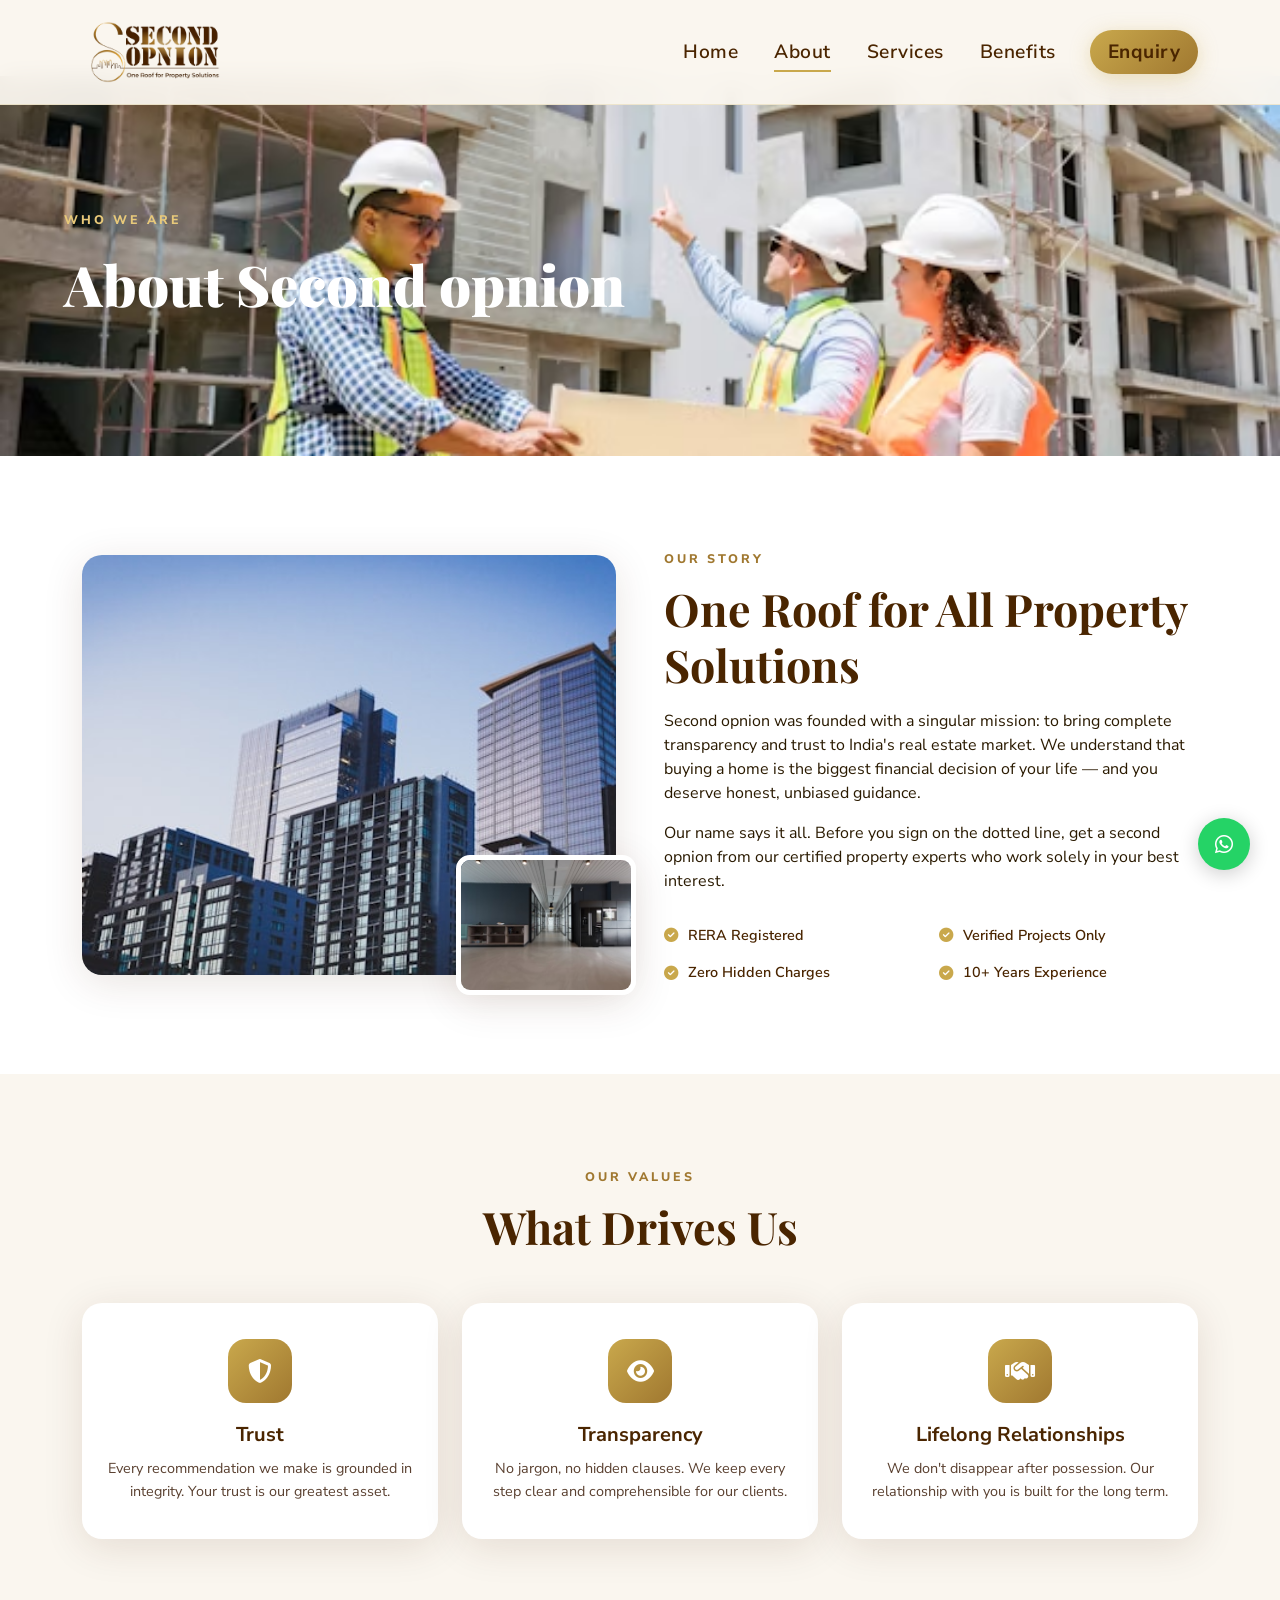
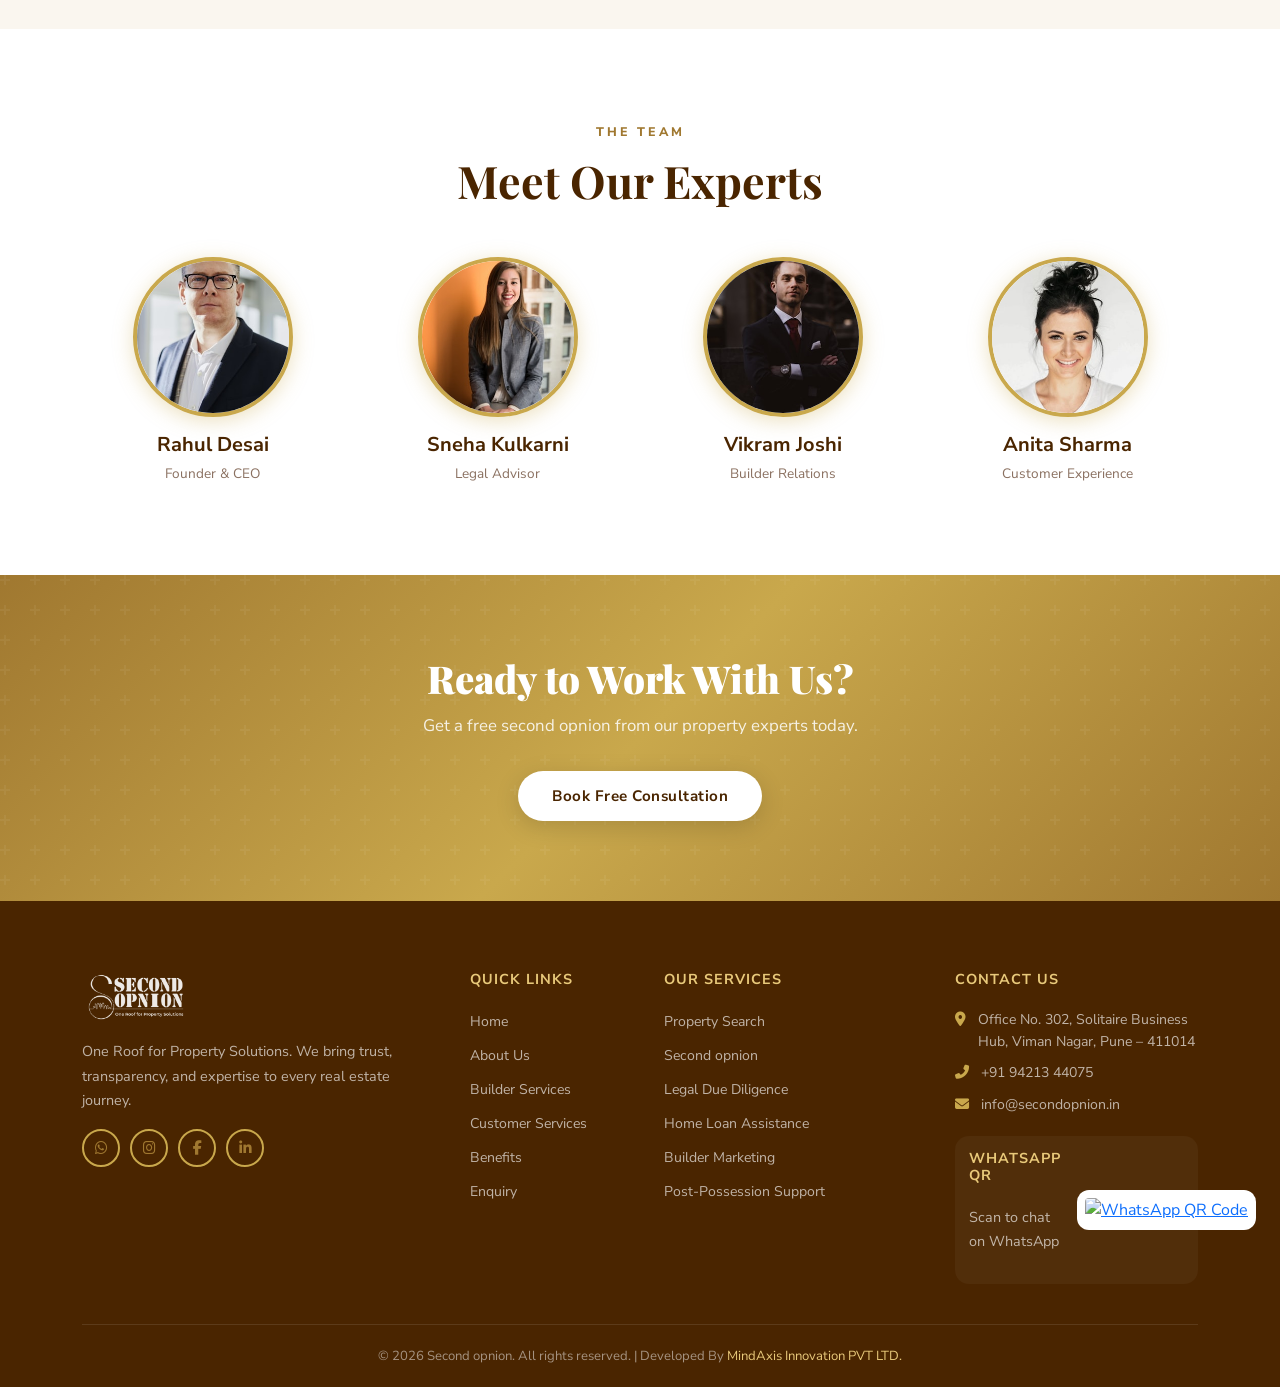
==== commit 4f1c6326: "initial commit" ====
--- a/about.html
+++ b/about.html
@@ -3,9 +3,9 @@
 <head>
   <meta charset="UTF-8" />
   <meta name="viewport" content="width=device-width, initial-scale=1.0" />
-  <title>About Us – Second Opinion | One Roof for Property Solutions</title>
+  <title>About Us – Second opnion | One Roof for Property Solutions</title>
   <link rel="icon" type="image/png" href="assest/images/favicon.png">
-  <meta name="description" content="Learn about Second Opinion – founded to bring complete transparency and trust to India's real estate market. Meet our team of RERA-registered experts." />
+  <meta name="description" content="Learn about Second opnion – founded to bring complete transparency and trust to India's real estate market. Meet our team of RERA-registered experts." />
   <link rel="stylesheet" href="https://cdn.jsdelivr.net/npm/bootstrap@5.3.3/dist/css/bootstrap.min.css" />
   <link rel="stylesheet" href="https://cdnjs.cloudflare.com/ajax/libs/font-awesome/6.5.0/css/all.min.css" />
   <link rel="preconnect" href="https://fonts.googleapis.com" />
@@ -20,10 +20,10 @@
   <!-- PAGE HERO -->
   <div class="page-hero">
     <div class="page-hero-overlay"></div>
-    <img src="assest/images/about_hero.png" alt="About Second Opinion" class="page-hero-img" />
+    <img src="assest/images/about_hero.png" alt="About Second opnion" class="page-hero-img" />
     <div class="page-hero-content">
       <span class="section-tag">Who We Are</span>
-      <h1>About Second Opinion</h1>
+      <h1>About Second opnion</h1>
     </div>
   </div>
 
@@ -40,8 +40,8 @@
         <div class="col-lg-6">
           <span class="section-tag">Our Story</span>
           <h2 class="section-title">One Roof for All Property Solutions</h2>
-          <p class="mt-3">Second Opinion was founded with a singular mission: to bring complete transparency and trust to India's real estate market. We understand that buying a home is the biggest financial decision of your life — and you deserve honest, unbiased guidance.</p>
-          <p>Our name says it all. Before you sign on the dotted line, get a second opinion from our certified property experts who work solely in your best interest.</p>
+          <p class="mt-3">Second opnion was founded with a singular mission: to bring complete transparency and trust to India's real estate market. We understand that buying a home is the biggest financial decision of your life — and you deserve honest, unbiased guidance.</p>
+          <p>Our name says it all. Before you sign on the dotted line, get a second opnion from our certified property experts who work solely in your best interest.</p>
           <div class="row g-3 mt-3">
             <div class="col-6"><div class="about-feat"><i class="fas fa-check-circle"></i> RERA Registered</div></div>
             <div class="col-6"><div class="about-feat"><i class="fas fa-check-circle"></i> Verified Projects Only</div></div>
@@ -130,7 +130,7 @@
   <section class="cta-banner">
     <div class="container text-center">
       <h2>Ready to Work With Us?</h2>
-      <p>Get a free second opinion from our property experts today.</p>
+      <p>Get a free second opnion from our property experts today.</p>
       <a href="enquiry.html" class="btn-gold">Book Free Consultation</a>
     </div>
   </section>
--- a/style.css
+++ b/style.css
@@ -1,5 +1,5 @@
 /* ============================================
-   SECOND OPINION – REAL ESTATE WEBSITE
+   SECOND opnion – REAL ESTATE WEBSITE
    Color Palette inspired by Logo:
    Gold #C9A84C, Dark Brown #4A2500, Cream #FAF6EF
    ============================================ */
@@ -43,11 +43,11 @@
   padding: 8px 0;
   box-shadow: 0 4px 20px rgba(74, 37, 0, 0.1);
 }
-.nav-logo { height: 52px; width: auto; object-fit: contain; }
+.nav-logo { height: 70px; width: auto; object-fit: contain; }
 .navbar-nav .nav-link {
   font-family: 'Nunito Sans', sans-serif;
   font-weight: 600;
-  font-size: 0.92rem;
+  font-size: 1.2rem;
   color: var(--brown) !important;
   letter-spacing: 0.5px;
   padding: 8px 18px !important;
@@ -679,13 +679,27 @@
 .soc-btn.sm { width: 38px; height: 38px; font-size: 0.9rem; }
 
 /* ===== FOOTER ===== */
+
 .main-footer {
   background: var(--brown);
   color: rgba(255, 255, 255, 0.8);
   padding: 70px 0 0;
 }
-.footer-logo { height: 52px; width: auto; object-fit: contain; filter: brightness(0) invert(1); opacity: 0.9; }
-.main-footer p { font-size: 0.9rem; line-height: 1.7; color: rgba(255,255,255,0.65); }
+
+.footer-logo {
+  height: 52px;
+  width: auto;
+  object-fit: contain;
+  filter: brightness(0) invert(1);
+  opacity: 0.9;
+}
+
+.main-footer p {
+  font-size: 0.9rem;
+  line-height: 1.7;
+  color: rgba(255,255,255,0.65);
+}
+
 .footer-head {
   color: var(--gold-light);
   font-weight: 700;
@@ -694,30 +708,152 @@
   text-transform: uppercase;
   margin-bottom: 20px;
 }
-.footer-links { list-style: none; padding: 0; }
-.footer-links li { margin-bottom: 10px; }
+
+.footer-links {
+  list-style: none;
+  padding: 0;
+}
+
+.footer-links li {
+  margin-bottom: 10px;
+}
+
 .footer-links a {
   color: rgba(255, 255, 255, 0.65);
   text-decoration: none;
   font-size: 0.88rem;
   transition: color 0.3s;
 }
-.footer-links a:hover { color: var(--gold-light); }
+
+.footer-links a:hover {
+  color: var(--gold-light);
+}
+
+/* CONTACT */
+
 .contact-footer li {
-  display: flex; align-items: flex-start; gap: 12px;
-  color: rgba(255, 255, 255, 0.65); font-size: 0.88rem; line-height: 1.55;
+  display: flex;
+  align-items: flex-start;
+  gap: 12px;
+
+  color: rgba(255, 255, 255, 0.65);
+
+  font-size: 0.88rem;
+
+  line-height: 1.55;
+
   margin-bottom: 10px;
 }
-.contact-footer li i { color: var(--gold); margin-top: 3px; flex-shrink: 0; }
-.contact-footer li span { color: rgba(255,255,255,0.65); }
+
+.contact-footer li i {
+  color: var(--gold);
+  margin-top: 3px;
+  flex-shrink: 0;
+}
+
+.contact-footer li span {
+  color: rgba(255,255,255,0.65);
+}
+
+/* FOOTER BOTTOM */
+
 .footer-bottom {
   border-top: 1px solid rgba(255, 255, 255, 0.1);
+
   padding: 20px 0;
+
   text-align: center;
+
   margin-top: 40px;
 }
-.footer-bottom p { font-size: 0.82rem; color: rgba(255,255,255,0.5); margin: 0; }
-.footer-bottom .fa-heart { color: var(--gold); }
+
+.footer-bottom p {
+  font-size: 0.82rem;
+  color: rgba(255,255,255,0.5);
+  margin: 0;
+}
+
+.footer-bottom .fa-heart {
+  color: var(--gold);
+}
+
+/* ===== DEVELOPER LINK ===== */
+
+.developer-link {
+  color: var(--gold-light);
+  text-decoration: none;
+  transition: 0.3s ease;
+}
+
+.developer-link:hover {
+  color: #ffffff;
+}
+
+/* ===== QR CODE ===== */
+
+.qr-box {
+  margin-top: 20px;
+
+  display: flex;
+  align-items: center;
+  justify-content: space-between;
+
+  gap: 16px;
+
+  background: rgba(255,255,255,0.04);
+
+  padding: 14px;
+
+  border-radius: 14px;
+}
+
+.qr-left {
+  flex: 1;
+}
+
+.qr-right {
+  flex-shrink: 0;
+}
+
+.footer-qr {
+  width: 110px;
+  height: 110px;
+
+  background: #fff;
+
+  padding: 8px;
+
+  border-radius: 12px;
+
+  object-fit: cover;
+
+  transition: 0.3s ease;
+}
+
+.footer-qr:hover {
+  transform: scale(1.05);
+}
+
+.qr-text {
+  margin-top: 8px;
+
+  font-size: 0.82rem;
+
+  line-height: 1.5;
+
+  color: rgba(255,255,255,0.6);
+}
+
+/* ===== MOBILE ===== */
+
+@media (max-width: 576px) {
+
+  .qr-box {
+    flex-direction: column;
+    align-items: flex-start;
+  }
+
+}
 
 /* ===== FLOATING BUTTONS ===== */
 .float-btn {
